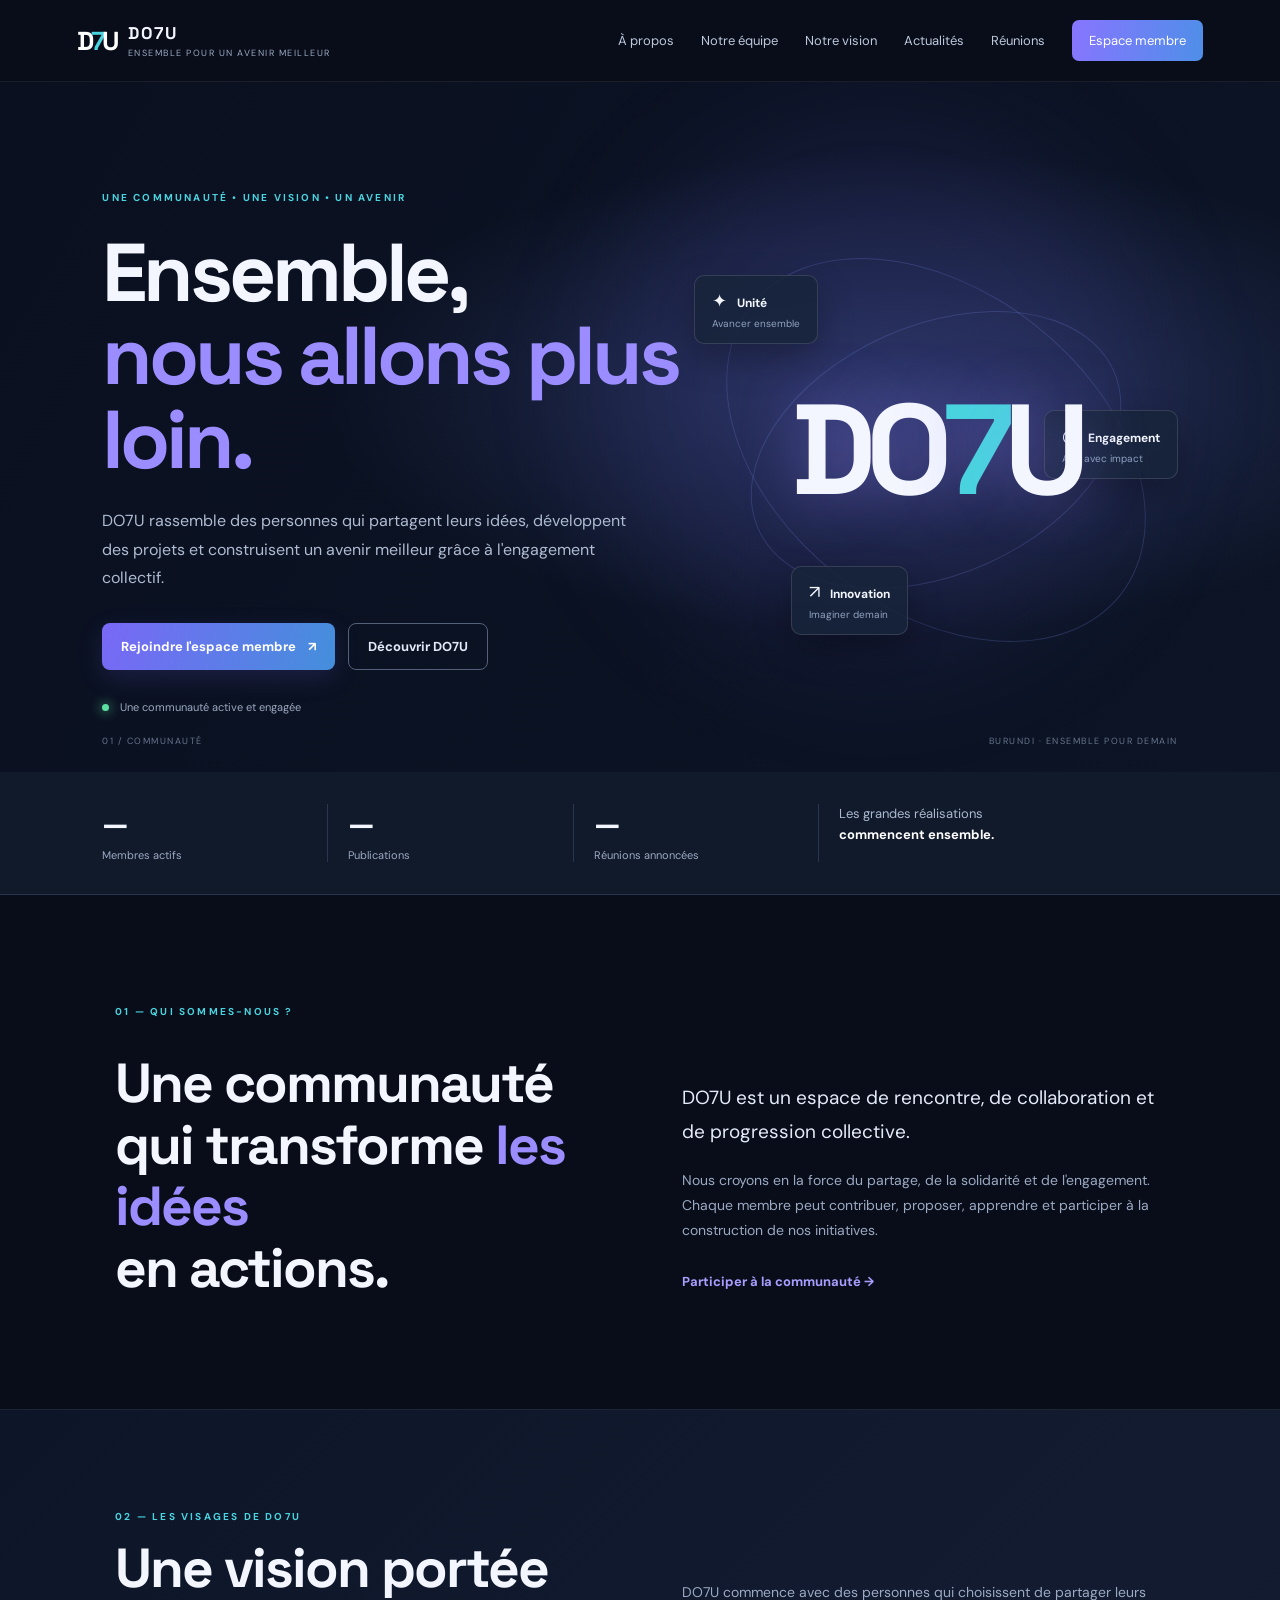
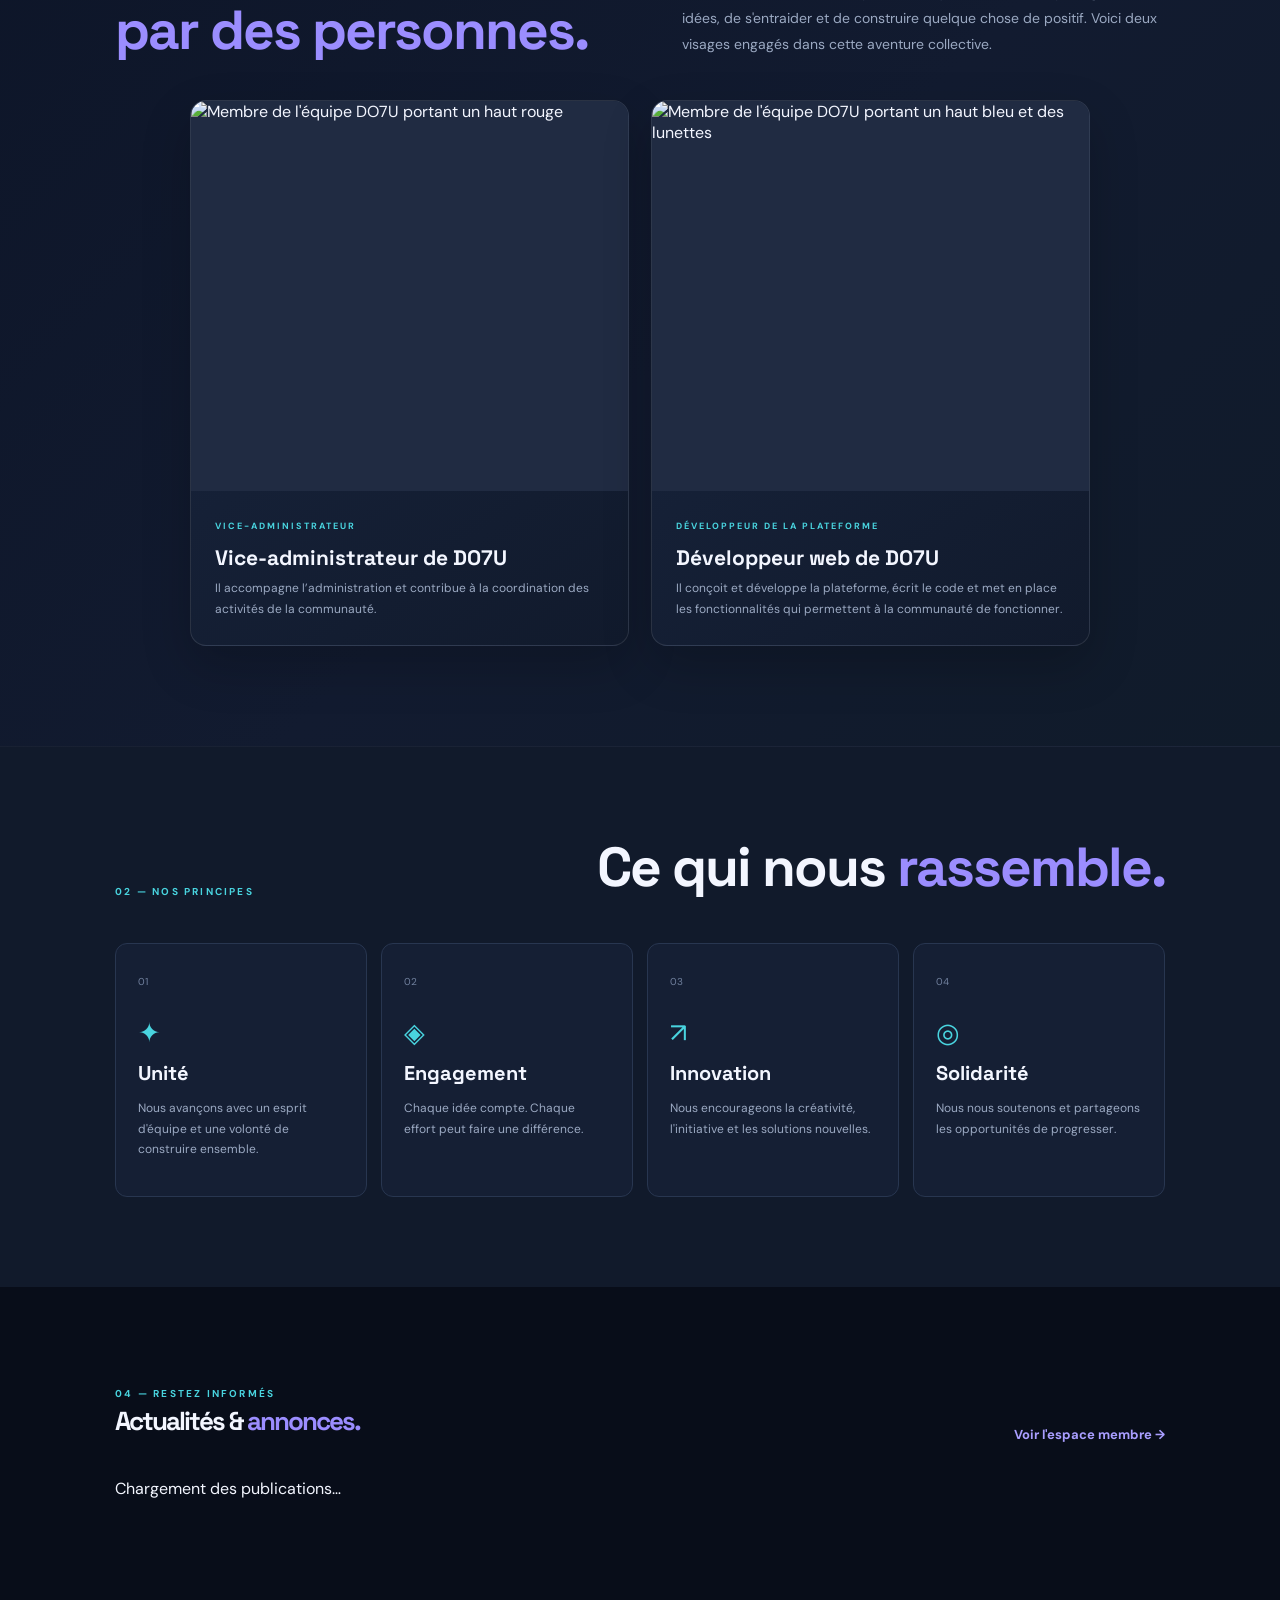
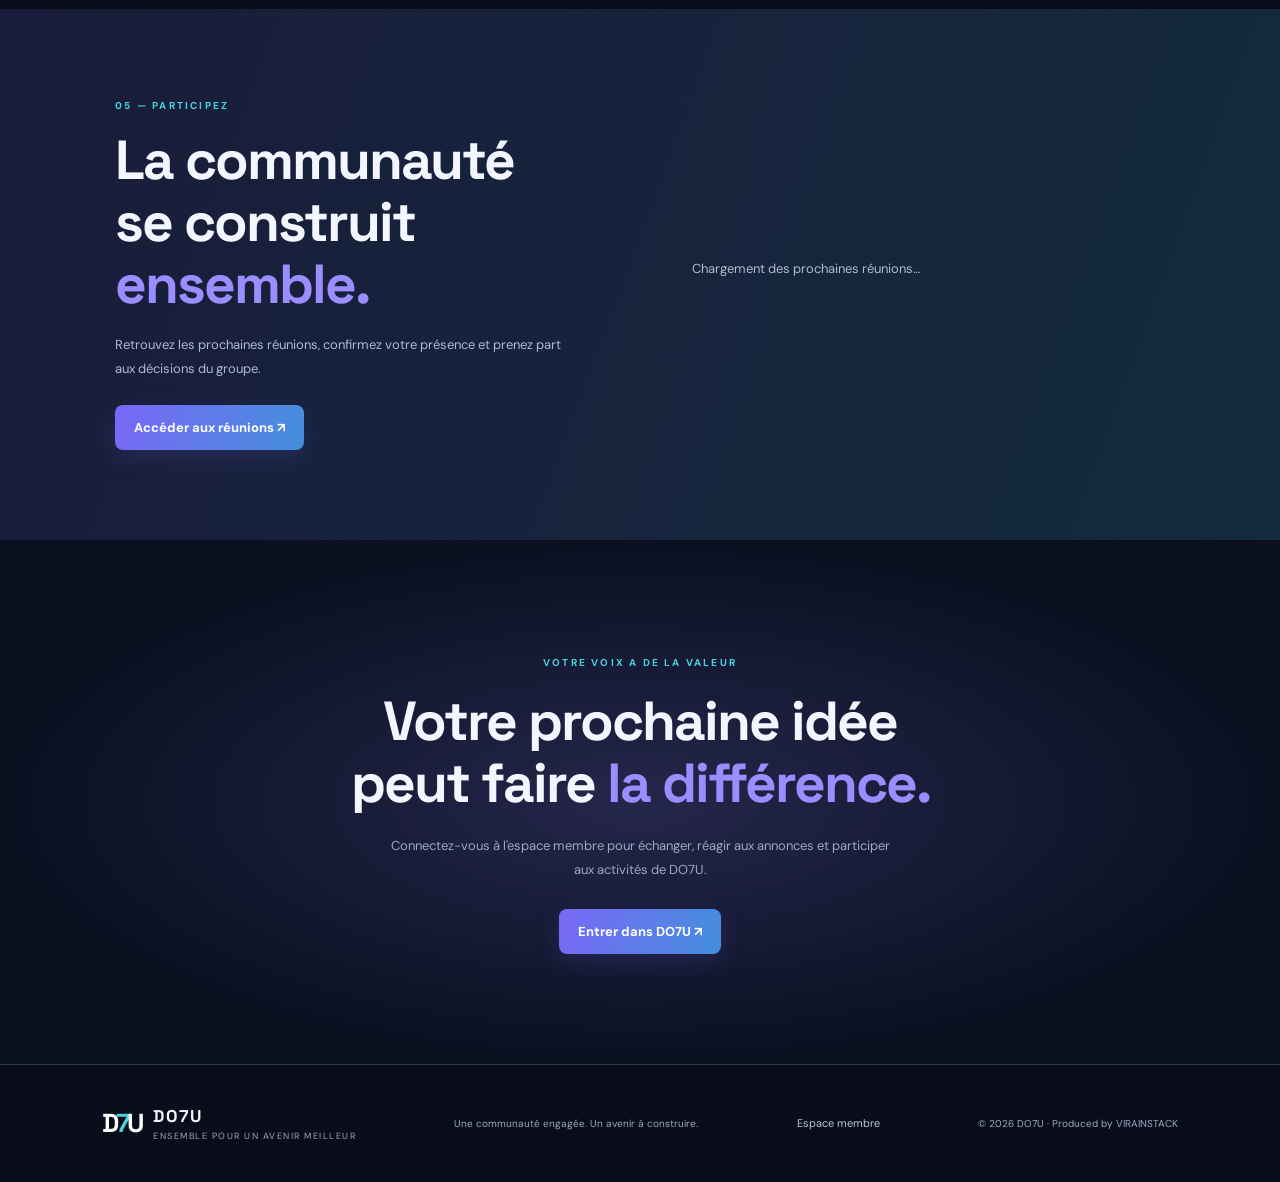
==== index.html @ 486d25d7 "Add files via upload C'est le site pour le developpement de jeunes" ====
<!doctype html>
<html lang="fr"><head><meta charset="utf-8"><meta name="viewport" content="width=device-width,initial-scale=1">
<meta name="description" content="DO7U — une communauté engagée, unie par les idées et l'action.">
<title>DO7U — Ensemble pour un avenir meilleur</title><link rel="stylesheet" href="styles.css"></head>
<body>
<header class="site-header"><a class="brand" href="index.html"><span class="brand-mark">D<span>7</span>U</span><span><b>DO7U</b><small>ENSEMBLE POUR UN AVENIR MEILLEUR</small></span></a>
<button class="menu-toggle" id="menuToggle" aria-label="Ouvrir le menu">☰</button>
<nav id="mainNav"><a href="#about">À propos</a><a href="#team">Notre équipe</a><a href="#mission">Notre vision</a><a href="#news">Actualités</a><a href="#meetings">Réunions</a><a href="member.html" class="nav-cta">Espace membre</a></nav></header>
<main>
<section class="hero"><div class="hero-glow"></div><div class="hero-content"><span class="eyebrow">UNE COMMUNAUTÉ • UNE VISION • UN AVENIR</span><h1>Ensemble,<br><em>nous allons plus loin.</em></h1><p>DO7U rassemble des personnes qui partagent leurs idées, développent des projets et construisent un avenir meilleur grâce à l'engagement collectif.</p><div class="hero-actions"><a class="btn btn-primary" href="member.html">Rejoindre l'espace membre <span>↗</span></a><a class="btn btn-outline" href="#about">Découvrir DO7U</a></div><div class="hero-note"><span class="live-dot"></span> Une communauté active et engagée</div></div><div class="hero-art"><div class="orbit orbit-one"></div><div class="orbit orbit-two"></div><div class="hero-logo">DO<span>7</span>U</div><div class="floating-card card-a">✦ <b>Unité</b><small>Avancer ensemble</small></div><div class="floating-card card-b">◎ <b>Engagement</b><small>Agir avec impact</small></div><div class="floating-card card-c">↗ <b>Innovation</b><small>Imaginer demain</small></div></div><div class="hero-bottom"><span>01 / COMMUNAUTÉ</span><span>BURUNDI · ENSEMBLE POUR DEMAIN</span></div></section>
<section class="stats-strip"><div><strong id="statMembers">—</strong><span>Membres actifs</span></div><div><strong id="statNews">—</strong><span>Publications</span></div><div><strong id="statMeetings">—</strong><span>Réunions annoncées</span></div><div class="stats-message">Les grandes réalisations<br><b>commencent ensemble.</b></div></section>
<section class="section about-section" id="about"><div class="section-kicker">01 — QUI SOMMES-NOUS ?</div><div class="two-col"><h2>Une communauté<br>qui transforme <em>les idées</em><br>en actions.</h2><div><p class="lead">DO7U est un espace de rencontre, de collaboration et de progression collective.</p><p>Nous croyons en la force du partage, de la solidarité et de l'engagement. Chaque membre peut contribuer, proposer, apprendre et participer à la construction de nos initiatives.</p><a class="text-link" href="member.html">Participer à la communauté <span>→</span></a></div></div></section>
<section class="team-section" id="team">
  <div class="team-heading">
    <div><div class="section-kicker">02 — LES VISAGES DE DO7U</div><h2>Une vision portée<br><em>par des personnes.</em></h2></div>
    <p>DO7U commence avec des personnes qui choisissent de partager leurs idées, de s'entraider et de construire quelque chose de positif. Voici deux visages engagés dans cette aventure collective.</p>
  </div>
  <div class="team-grid">
    <article class="team-card"><div class="team-photo"><img src="images/team-member-1.jpg" alt="Membre de l'équipe DO7U portant un haut rouge"></div><div class="team-info"><span>VICE-ADMINISTRATEUR</span><h3>Vice-administrateur de DO7U</h3><p>Il accompagne l’administration et contribue à la coordination des activités de la communauté.</p></div></article>
    <article class="team-card"><div class="team-photo"><img src="images/team-member-2.jpg" alt="Membre de l'équipe DO7U portant un haut bleu et des lunettes"></div><div class="team-info"><span>DÉVELOPPEUR DE LA PLATEFORME</span><h3>Développeur web de DO7U</h3><p>Il conçoit et développe la plateforme, écrit le code et met en place les fonctionnalités qui permettent à la communauté de fonctionner.</p></div></article>
  </div>
</section>
<section class="mission-section" id="mission"><div class="mission-heading"><div class="section-kicker">02 — NOS PRINCIPES</div><h2>Ce qui nous <em>rassemble.</em></h2></div><div class="principle-grid"><article class="principle"><span>01</span><div class="principle-icon">✦</div><h3>Unité</h3><p>Nous avançons avec un esprit d'équipe et une volonté de construire ensemble.</p></article><article class="principle"><span>02</span><div class="principle-icon">◈</div><h3>Engagement</h3><p>Chaque idée compte. Chaque effort peut faire une différence.</p></article><article class="principle"><span>03</span><div class="principle-icon">↗</div><h3>Innovation</h3><p>Nous encourageons la créativité, l'initiative et les solutions nouvelles.</p></article><article class="principle"><span>04</span><div class="principle-icon">◎</div><h3>Solidarité</h3><p>Nous nous soutenons et partageons les opportunités de progresser.</p></article></div></section>
<section class="section news-section" id="news"><div class="section-heading"><div><div class="section-kicker">04 — RESTEZ INFORMÉS</div><h2>Actualités & <em>annonces.</em></h2></div><a class="text-link" href="member.html">Voir l'espace membre →</a></div><div id="publicAnnouncements" class="news-grid"><div class="loading-card">Chargement des publications…</div></div></section>
<section class="meeting-band" id="meetings"><div><div class="section-kicker">05 — PARTICIPEZ</div><h2>La communauté<br>se construit <em>ensemble.</em></h2><p>Retrouvez les prochaines réunions, confirmez votre présence et prenez part aux décisions du groupe.</p><a class="btn btn-primary" href="member.html">Accéder aux réunions ↗</a></div><div class="meeting-preview" id="publicMeetings"><p>Chargement des prochaines réunions…</p></div></section>
<section class="join-section"><span class="eyebrow">VOTRE VOIX A DE LA VALEUR</span><h2>Votre prochaine idée<br>peut faire <em>la différence.</em></h2><p>Connectez-vous à l'espace membre pour échanger, réagir aux annonces et participer aux activités de DO7U.</p><a class="btn btn-primary" href="member.html">Entrer dans DO7U ↗</a></section>
</main>
<footer class="site-footer"><a class="brand" href="/"><span class="brand-mark">D<span>7</span>U</span><span><b>DO7U</b><small>ENSEMBLE POUR UN AVENIR MEILLEUR</small></span></a><p>Une communauté engagée. Un avenir à construire.</p><div><a href="member.html">Espace membre</a></div><small>© <span id="year"></span> DO7U · Produced by VIRAINSTACK</small></footer>
<script src="app.js"></script></body></html>
---- styles.css ----
@import url('https://fonts.googleapis.com/css2?family=DM+Sans:wght@400;500;600;700&family=Space+Grotesk:wght@400;500;600;700&display=swap');
:root{--bg:#080d19;--panel:#111a2d;--panel2:#17233a;--line:#283650;--text:#f3f6ff;--muted:#9ba9c2;--violet:#8875ff;--cyan:#49d4df;--green:#69dba2;--font:'DM Sans',sans-serif;--display:'Space Grotesk',sans-serif}
*{box-sizing:border-box}html{scroll-behavior:smooth}body{margin:0;background:var(--bg);color:var(--text);font-family:var(--font)}a{color:inherit}button,input,textarea,select{font:inherit}.hidden{display:none!important}.site-header,.dash-header{height:82px;padding:0 6%;display:flex;align-items:center;justify-content:space-between;border-bottom:1px solid #ffffff12;background:#080d19eF;position:relative;z-index:10}.brand{display:flex;align-items:center;gap:12px;text-decoration:none}.brand b{font:700 17px var(--display);letter-spacing:2px}.brand small{display:block;color:var(--muted);font-size:9px;letter-spacing:1.5px;margin-top:3px}.brand-mark{font:700 26px var(--display);color:#fff;letter-spacing:-3px}.brand-mark span{color:var(--cyan)}nav{display:flex;align-items:center;gap:27px}nav a{text-decoration:none;color:#bdc8dc;font-size:13px}nav a:hover{color:white}.nav-cta{padding:12px 17px;border-radius:7px;background:linear-gradient(100deg,var(--violet),#4e8fe8);color:white}.nav-admin{font-size:11px;color:#8b9bb5}.menu-toggle{display:none;background:none;border:0;color:white;font-size:25px}
.hero{min-height:690px;padding:100px 8% 55px;position:relative;overflow:hidden;display:grid;grid-template-columns:1.1fr .9fr;align-items:center;background:radial-gradient(ellipse at 70% 45%,#26315b 0,transparent 45%),linear-gradient(120deg,#0a1020,#0c1425)}.hero-glow{position:absolute;width:550px;height:550px;border-radius:50%;background:#7867ff18;filter:blur(60px);right:10%;top:5%}.hero-content{position:relative;z-index:1;max-width:650px}.eyebrow,.section-kicker{font-size:10px;letter-spacing:2.2px;font-weight:700;color:var(--cyan)}h1,h2,h3{font-family:var(--display)}.hero h1{font-size:clamp(48px,6.5vw,82px);line-height:1.02;letter-spacing:-4px;margin:25px 0}.hero h1 em,.section h2 em,.mission-section h2 em,.meeting-band h2 em,.join-section h2 em{font-style:normal;color:#9b8dff}.hero-content>p{max-width:530px;color:#aebbd1;font-size:16px;line-height:1.8}.hero-actions{display:flex;gap:13px;flex-wrap:wrap;margin-top:30px}.btn{display:inline-flex;align-items:center;justify-content:center;gap:12px;padding:14px 19px;border-radius:8px;text-decoration:none;font-size:13px;font-weight:700;cursor:pointer;border:0}.btn-primary{color:white;background:linear-gradient(105deg,#7968f6,#448fdc);box-shadow:0 8px 25px #6659d533}.btn-outline{border:1px solid #53617b;color:#e2e9f7;background:transparent}.hero-note{margin-top:30px;color:#9ba9c2;font-size:11px}.live-dot{display:inline-block;width:7px;height:7px;border-radius:50%;background:#5ce0a1;margin-right:8px;box-shadow:0 0 12px #5ce0a1}
.hero-art{height:440px;position:relative;display:grid;place-items:center}.hero-logo{font:700 clamp(70px,10vw,130px) var(--display);letter-spacing:-10px;text-shadow:0 0 60px #9385ff77;z-index:2}.hero-logo span{color:var(--cyan)}.orbit{position:absolute;border:1px solid #8795ff33;border-radius:50%;transform:rotate(-24deg)}.orbit-one{width:390px;height:250px}.orbit-two{width:470px;height:320px;transform:rotate(38deg)}.floating-card{position:absolute;padding:13px 17px;background:#18243bdc;border:1px solid #ffffff20;border-radius:10px;box-shadow:0 14px 35px #0004;font-size:18px}.floating-card b{font-size:12px;margin-left:5px}.floating-card small{display:block;color:#91a2bf;font-size:10px;margin-top:4px}.card-a{top:45px;left:0}.card-b{right:0;top:180px}.card-c{bottom:35px;left:20%}.hero-bottom{position:absolute;bottom:25px;left:8%;right:8%;display:flex;justify-content:space-between;color:#66758e;font-size:9px;letter-spacing:1.5px}
.stats-strip{padding:32px 8%;display:grid;grid-template-columns:repeat(3,1fr) 1.5fr;gap:20px;background:#111a2b;border-bottom:1px solid var(--line)}.stats-strip>div:not(.stats-message){display:flex;flex-direction:column;gap:5px;border-right:1px solid var(--line)}.stats-strip strong{font:700 30px var(--display)}.stats-strip span{font-size:11px;color:var(--muted)}.stats-message{color:#aab8d0;font-size:13px;line-height:1.6}.stats-message b{color:white}
.section{padding:110px 9%}.two-col{display:grid;grid-template-columns:1fr 1fr;gap:8%;align-items:center;margin-top:35px}.section h2,.mission-section h2,.meeting-band h2,.join-section h2{font-size:clamp(35px,4.5vw,55px);line-height:1.12;letter-spacing:-2px;margin:0}.two-col p{color:var(--muted);line-height:1.8;font-size:14px}.two-col .lead{font-size:19px;color:#e5eafa}.text-link{display:inline-block;margin-top:15px;text-decoration:none;color:#a99eff;font-size:13px;font-weight:700}
.mission-section{padding:90px 9%;background:#111a2b}.mission-heading{display:flex;justify-content:space-between;align-items:end;margin-bottom:45px}.principle-grid{display:grid;grid-template-columns:repeat(4,1fr);gap:14px}.principle{padding:25px 22px;border:1px solid var(--line);border-radius:12px;background:#151f34;min-height:240px}.principle>span{font-size:10px;color:#71819e}.principle-icon{font-size:27px;color:var(--cyan);margin:25px 0 10px}.principle h3{font-size:20px;margin:8px 0}.principle p{font-size:12px;line-height:1.7;color:var(--muted)}
.news-section{padding-top:100px}.section-heading{display:flex;justify-content:space-between;align-items:end;margin-bottom:35px}.section-heading h2{margin-top:12px}.news-grid{display:grid;grid-template-columns:repeat(3,1fr);gap:16px}.news-card,.empty-card{padding:25px;border:1px solid var(--line);border-radius:12px;background:#111a2b;min-height:200px}.tag{font-size:9px;letter-spacing:1px;text-transform:uppercase;color:#a99eff;background:#2b2852;padding:6px 9px;border-radius:20px}.news-card h3{font-size:20px;margin:20px 0 8px}.news-card p,.news-card small{color:var(--muted);font-size:12px;line-height:1.7}.meeting-band{padding:90px 9%;background:linear-gradient(110deg,#191c3a,#132b3e);display:grid;grid-template-columns:1fr 1fr;gap:10%;align-items:center}.meeting-band h2{margin:18px 0}.meeting-band p{color:#aebbd1;line-height:1.8;font-size:13px;max-width:450px;margin-bottom:25px}.meeting-preview{display:grid;gap:12px}.meeting-item{display:flex;gap:18px;align-items:center;padding:17px;border:1px solid #ffffff1e;border-radius:10px;background:#ffffff08}.meeting-item>span{font:700 18px var(--display);color:var(--cyan)}.meeting-item b,.meeting-item small{display:block}.meeting-item small{color:#a4b1c9;font-size:11px;margin-top:5px}
.join-section{text-align:center;padding:110px 20px;background:radial-gradient(ellipse at center,#25264c,#0a1020 70%)}.join-section h2{margin:20px 0}.join-section p{color:var(--muted);max-width:520px;margin:0 auto 28px;line-height:1.8;font-size:13px}.site-footer{padding:40px 8%;border-top:1px solid var(--line);display:flex;align-items:center;justify-content:space-between;gap:20px;flex-wrap:wrap}.site-footer p,.site-footer>small{font-size:10px;color:var(--muted)}.site-footer>div{display:flex;gap:20px}.site-footer>div a{font-size:11px;text-decoration:none;color:#b9c5d9}
.dashboard-body,.member-body{min-height:100vh;background:radial-gradient(ellipse at 15% 0%,#1b2750 0,transparent 35%),var(--bg)}.dash-header{height:72px}.dash-header>a:last-child{font-size:12px;text-decoration:none;color:#aab8d0}.dash-wrap,.member-wrap{width:min(1120px,92%);margin:55px auto 90px}.login-panel{width:min(480px,100%);margin:8vh auto;padding:35px;border:1px solid var(--line);border-radius:16px;background:var(--panel)}.login-panel h1,.dash-title h1{font-size:38px;margin:12px 0}.login-panel p,.dash-title p{color:var(--muted);font-size:13px;line-height:1.7}.login-panel form{margin-top:25px}.login-panel label,.form-grid label,.surface-card label{display:grid;gap:8px;margin:15px 0;color:#c9d4e8;font-size:12px}.login-panel input,.form-grid input,.form-grid select,.form-grid textarea,.surface-card textarea,.surface-card input,.attendance-form select,.comments input{width:100%;padding:12px;border:1px solid #34435e;border-radius:8px;background:#0b1426;color:white;outline:none}.login-panel button{width:100%;margin-top:10px}.form-error{color:#ff9c9c!important}.helper{font-size:11px;color:#8f9db5;line-height:1.7}.dash-title{display:flex;justify-content:space-between;align-items:center;gap:20px;margin-bottom:28px}.metric-grid{display:grid;grid-template-columns:repeat(4,1fr);gap:13px;margin:25px 0}.metric-grid article{padding:20px;border:1px solid var(--line);border-radius:11px;background:var(--panel)}.metric-grid span{display:block;color:var(--muted);font-size:11px}.metric-grid b{display:block;font:700 30px var(--display);margin-top:10px}.admin-tabs,.member-tabs{display:flex;flex-wrap:wrap;gap:8px;padding:10px 0;margin:25px 0;border-bottom:1px solid var(--line)}.admin-tabs button,.member-tabs a{border:1px solid transparent;border-radius:7px;padding:11px 15px;background:transparent;color:#aab8ce;text-decoration:none;font-size:12px;cursor:pointer}.admin-tabs button.active,.member-tabs a:hover{background:#252b50;color:white;border-color:#45416f}.admin-panel{padding:25px;border:1px solid var(--line);border-radius:14px;background:#10192b}.panel-heading{display:flex;justify-content:space-between;align-items:center;margin-bottom:20px}.panel-heading h2,.section-heading h2{font-size:26px;margin:7px 0}.form-grid{display:grid;grid-template-columns:repeat(2,minmax(0,1fr));gap:0 20px}.form-grid .wide{grid-column:1/-1}.form-grid button{justify-self:start;align-self:end;margin:15px 0}.table-wrap{overflow-x:auto;margin-top:22px}table{width:100%;border-collapse:collapse;font-size:12px;min-width:550px}th,td{text-align:left;padding:14px 12px;border-bottom:1px solid var(--line)}th{color:#8191ad;font-weight:600}td{color:#d8e1f1}td button,.admin-content-card button,.attendance-form button,.inline-form button{border:1px solid #465779;background:#202e4a;color:#eaf0fc;border-radius:6px;padding:7px 10px;cursor:pointer;font-size:11px}.paid{color:#6fe0a2;font-weight:700}.unpaid{color:#ffb37b;font-weight:700}.panel-subheading{display:flex;align-items:center;justify-content:space-between;margin-top:30px}.panel-subheading h3{font-size:18px}.panel-subheading label{font-size:11px;color:var(--muted)}.panel-subheading input{background:#0b1426;border:1px solid var(--line);padding:8px;color:white;border-radius:6px}.card-list{display:grid;gap:12px;margin-top:22px}.admin-content-card,.surface-card{padding:20px;border:1px solid var(--line);border-radius:11px;background:#141f34}.admin-content-card{display:flex;justify-content:space-between;gap:20px;align-items:flex-start}.admin-content-card h3,.surface-card h3{font-size:18px;margin:12px 0 8px}.admin-content-card p,.surface-card p{font-size:12px;color:#afbdd2;line-height:1.7;white-space:pre-wrap}.admin-content-card small,.surface-card small{color:#7f90ad;font-size:10px}.admin-content-card textarea{display:block;width:100%;margin:8px 0;background:#0b1426;border:1px solid var(--line);color:white;border-radius:7px;padding:9px}.member-wrap{margin-top:45px}.member-section{scroll-margin-top:25px;margin:45px 0}.member-section .section-heading{margin-bottom:18px}.surface-card{margin-bottom:12px}.post-actions{padding-top:13px;border-top:1px solid var(--line);margin-top:14px}.post-actions button{background:#293655;color:white;border:0;padding:9px 13px;border-radius:7px;cursor:pointer}.post-actions button.is-liked{background:#753c69}.comments p{font-size:11px}.inline-form{display:flex;gap:8px}.inline-form input{flex:1;min-width:0}.attendance-form{display:flex;align-items:end;gap:12px;border-top:1px solid var(--line);margin-top:15px;padding-top:10px}.attendance-form label{flex:1}.payment-item{display:flex;justify-content:space-between;align-items:center}.payment-item p{margin:6px 0}.empty-state{padding:20px;border:1px dashed var(--line);border-radius:10px;color:var(--muted);font-size:12px}.toast{position:fixed;right:22px;bottom:22px;background:#243654;border:1px solid #4c6284;color:white;padding:13px 18px;border-radius:9px;opacity:0;pointer-events:none;transition:.2s;z-index:30}.toast.show{opacity:1}
@media(max-width:850px){.site-header{height:70px}.menu-toggle{display:block}#mainNav{display:none;position:absolute;top:70px;left:0;right:0;padding:20px 6%;background:#0b1222;border-bottom:1px solid var(--line);flex-direction:column;align-items:flex-start;gap:18px}#mainNav.open{display:flex}.hero{grid-template-columns:1fr;padding-top:75px}.hero-art{height:330px}.hero-bottom{font-size:8px}.stats-strip{grid-template-columns:repeat(3,1fr)}.stats-message{grid-column:1/-1}.two-col,.meeting-band{grid-template-columns:1fr}.principle-grid{grid-template-columns:repeat(2,1fr)}.news-grid{grid-template-columns:repeat(2,1fr)}.metric-grid{grid-template-columns:repeat(2,1fr)}}
@media(max-width:560px){.hero{padding:65px 7% 70px}.hero h1{letter-spacing:-2px}.hero-art{height:270px}.orbit-one{width:270px;height:190px}.orbit-two{width:320px;height:230px}.floating-card{padding:9px 11px}.card-a{left:-5px}.card-b{right:-5px}.stats-strip{padding:25px 7%;gap:14px}.stats-strip strong{font-size:24px}.section,.mission-section{padding:70px 7%}.two-col{gap:20px}.mission-heading,.section-heading{display:block}.mission-heading h2{margin-top:15px}.principle-grid,.news-grid{grid-template-columns:1fr}.meeting-band{padding:70px 7%}.site-footer{display:grid}.dash-wrap,.member-wrap{margin-top:28px}.login-panel{padding:25px}.dash-title{align-items:flex-start;flex-direction:column}.metric-grid{gap:8px}.metric-grid article{padding:14px}.metric-grid b{font-size:25px}.admin-panel{padding:16px}.form-grid{grid-template-columns:1fr}.form-grid .wide{grid-column:auto}.admin-content-card{flex-direction:column}.inline-form,.attendance-form{flex-direction:column;align-items:stretch}.payment-item{align-items:flex-start}.member-tabs{gap:2px}.member-tabs a{padding:9px 10px}}

/* DO7U team section — added without changing existing sections */
.team-section{padding:100px 9%;background:linear-gradient(135deg,#0d1528,#121b30 55%,#101b2a);border-top:1px solid #ffffff0c;border-bottom:1px solid #ffffff0c}
.team-heading{display:grid;grid-template-columns:1fr 1fr;gap:8%;align-items:end;margin-bottom:38px}
.team-heading h2{font:700 clamp(35px,4.5vw,55px)/1.12 var(--display);letter-spacing:-2px;margin:15px 0 0}
.team-heading h2 em{font-style:normal;color:#9b8dff}
.team-heading>p{color:var(--muted);font-size:14px;line-height:1.85;margin:0 0 4px}
.team-grid{display:grid;grid-template-columns:repeat(2,minmax(0,1fr));gap:22px;max-width:900px;margin:0 auto}
.team-card{overflow:hidden;border:1px solid #ffffff1b;border-radius:16px;background:linear-gradient(145deg,#192640,#111a2c);box-shadow:0 20px 50px #0003;transition:transform .25s,border-color .25s}
.team-card:hover{transform:translateY(-6px);border-color:#8875ff88}
.team-photo{height:390px;overflow:hidden;background:#202b42}
.team-photo img{display:block;width:100%;height:100%;object-fit:cover;object-position:center 35%;transition:transform .5s}
.team-card:hover .team-photo img{transform:scale(1.035)}
.team-info{padding:22px 24px 25px}
.team-info>span{font-size:9px;letter-spacing:2px;font-weight:700;color:var(--cyan)}
.team-info h3{font-size:21px;margin:10px 0 7px}
.team-info p{font-size:12px;line-height:1.75;color:var(--muted);margin:0}
@media(max-width:850px){.team-heading{grid-template-columns:1fr;gap:18px}.team-photo{height:340px}}
@media(max-width:560px){.team-section{padding:70px 7%}.team-grid{grid-template-columns:1fr;gap:16px}.team-photo{height:380px}.team-info{padding:20px}}
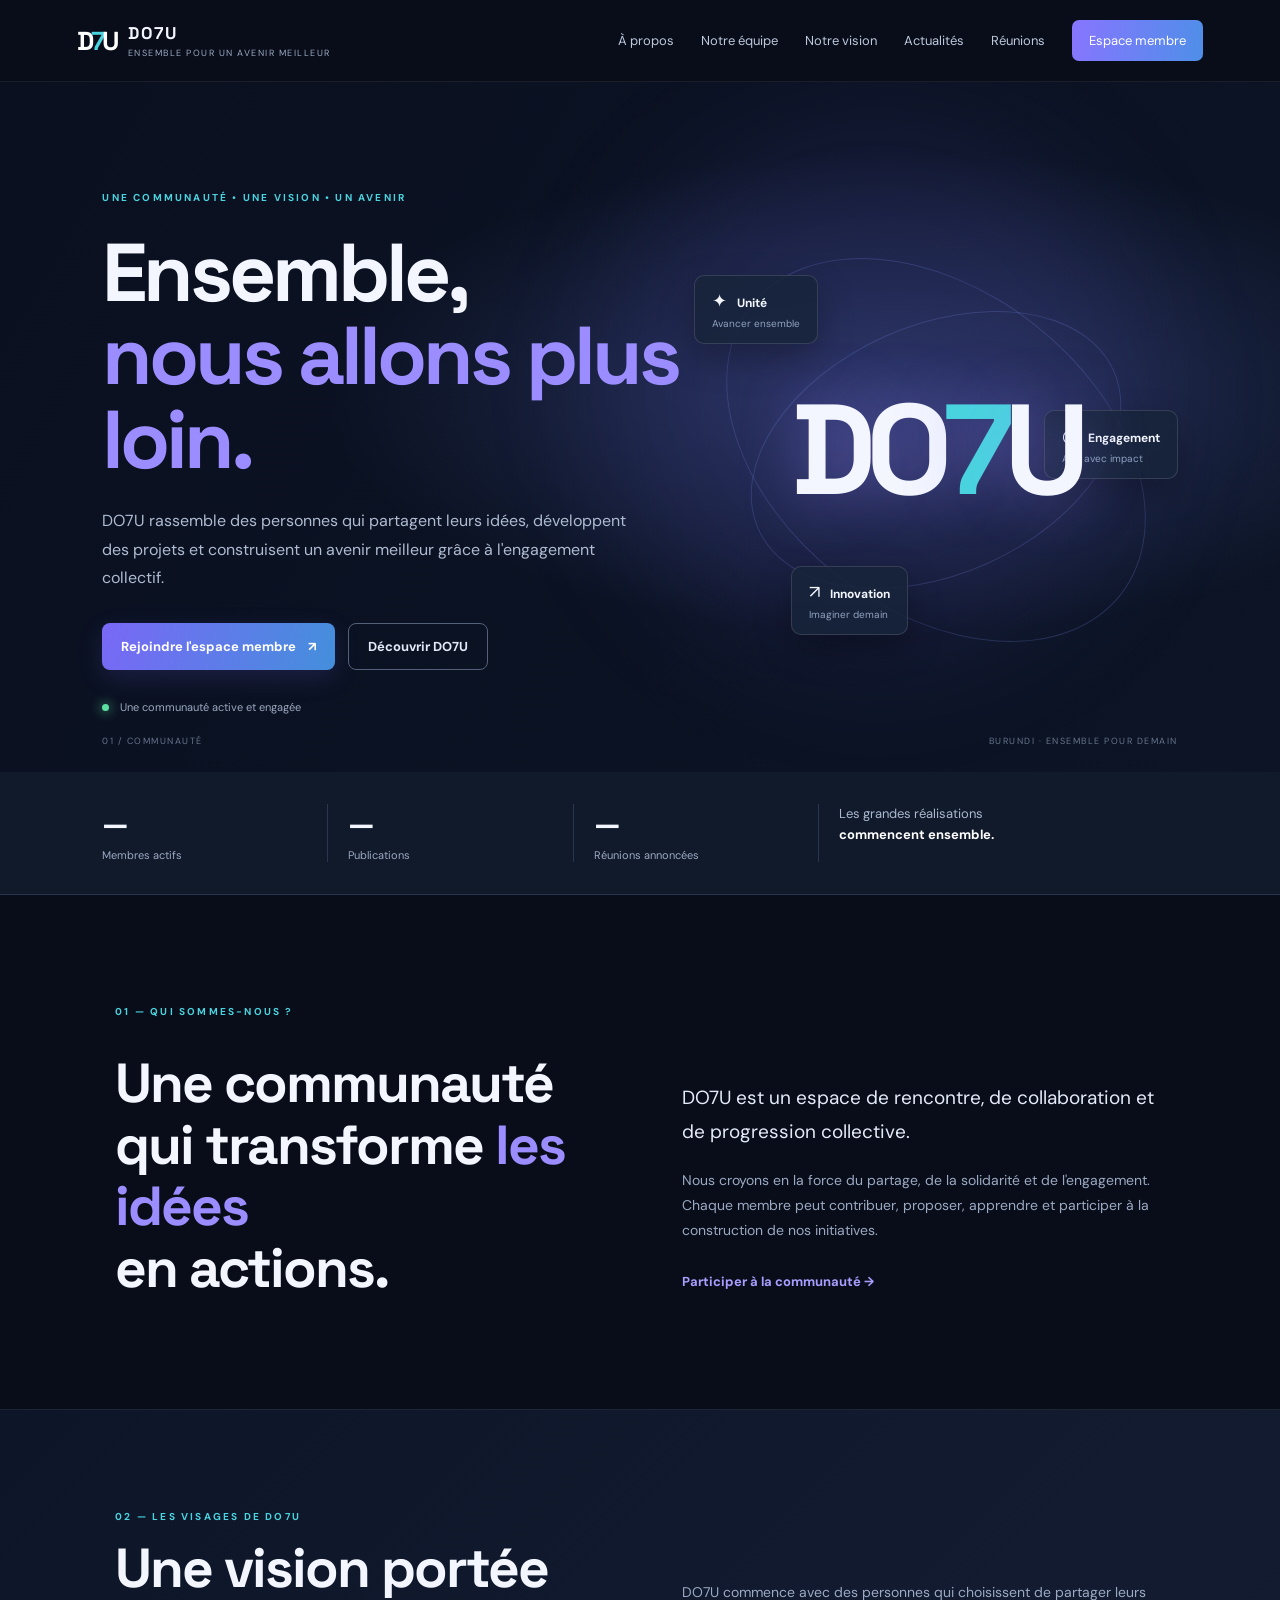
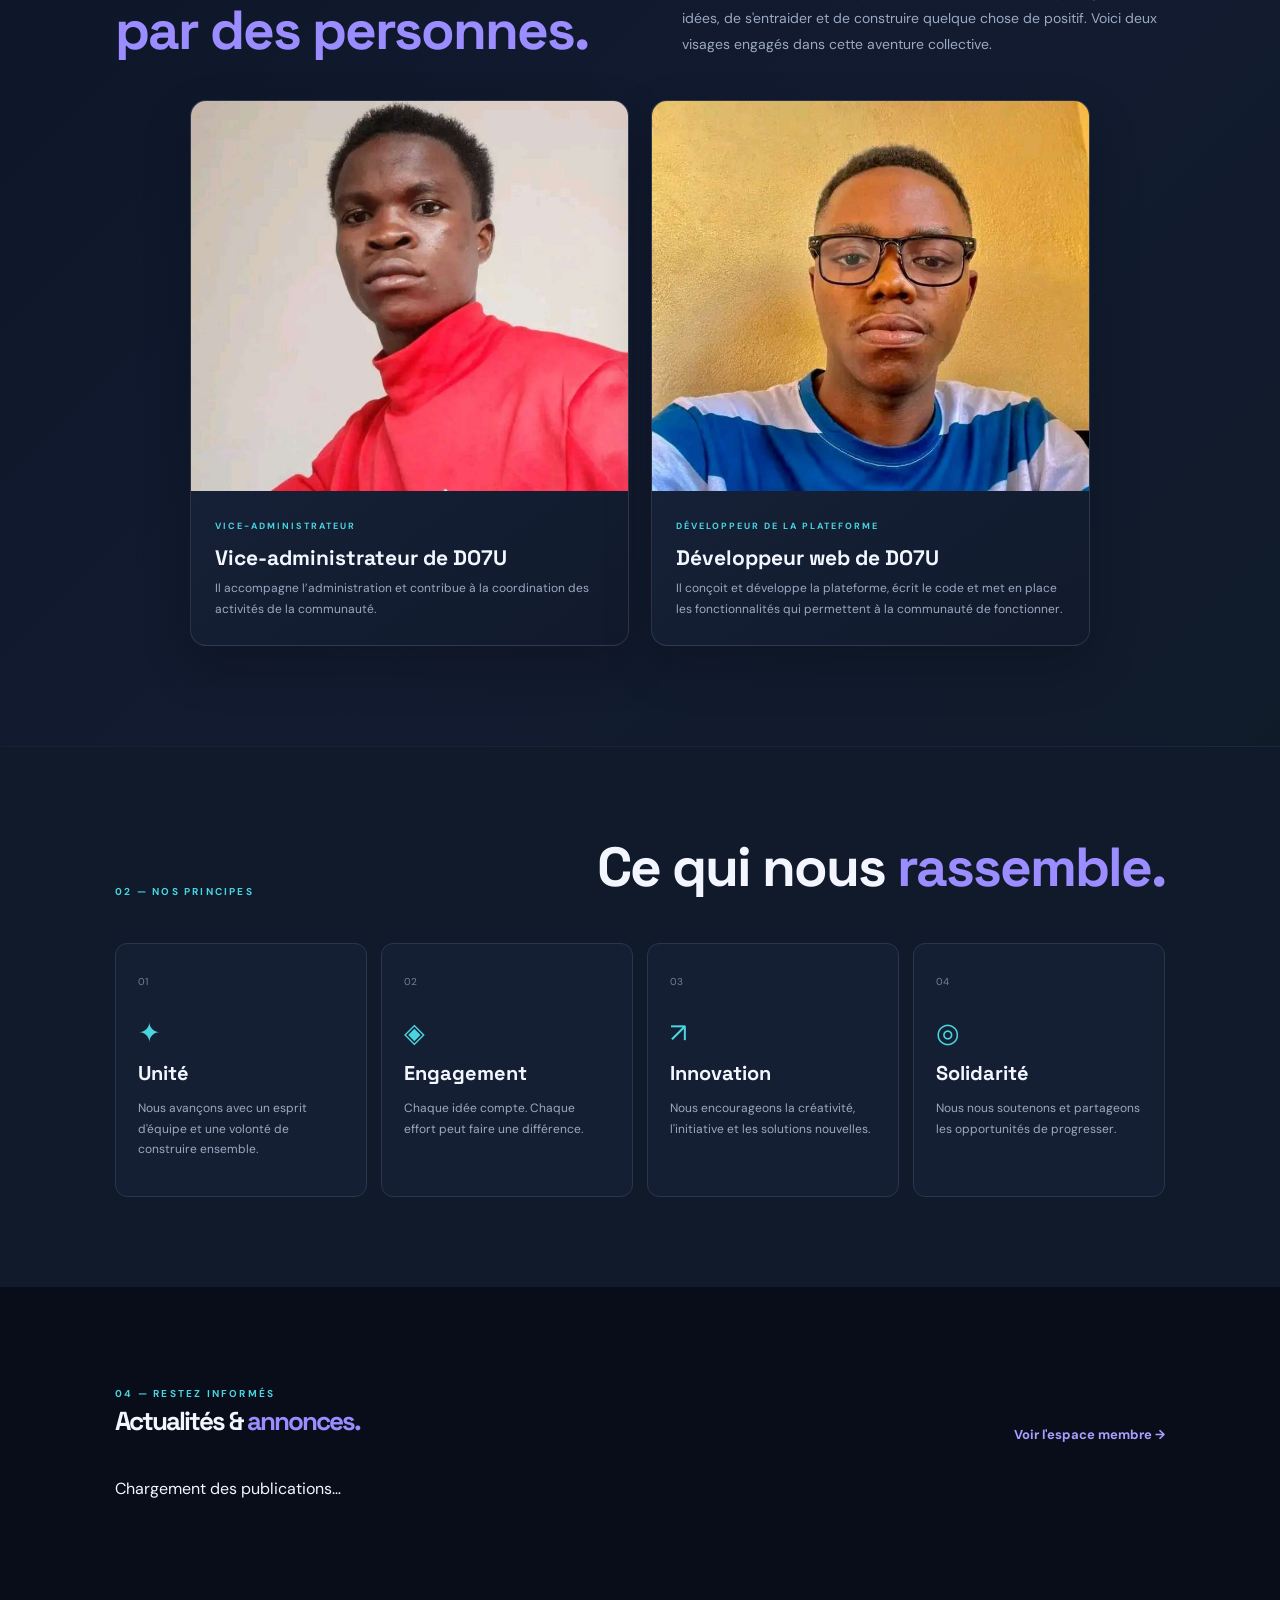
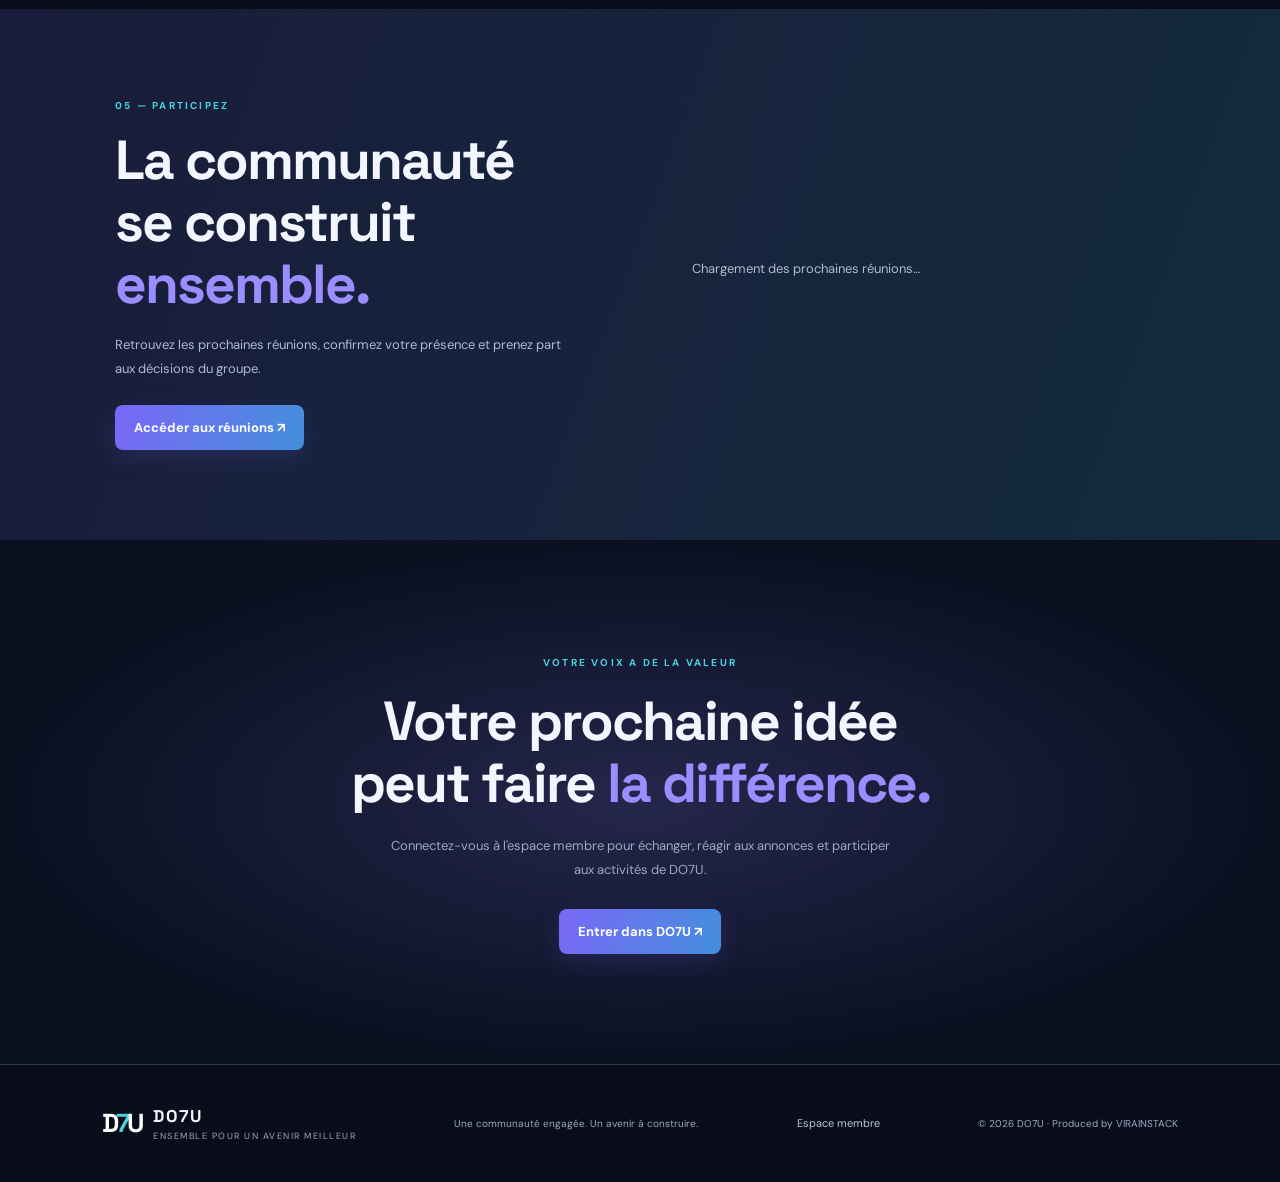
==== commit dc14dcce: "Fix team member image paths in index.html" ====
--- a/index.html
+++ b/index.html
@@ -16,8 +16,8 @@
     <p>DO7U commence avec des personnes qui choisissent de partager leurs idées, de s'entraider et de construire quelque chose de positif. Voici deux visages engagés dans cette aventure collective.</p>
   </div>
   <div class="team-grid">
-    <article class="team-card"><div class="team-photo"><img src="images/team-member-1.jpg" alt="Membre de l'équipe DO7U portant un haut rouge"></div><div class="team-info"><span>VICE-ADMINISTRATEUR</span><h3>Vice-administrateur de DO7U</h3><p>Il accompagne l’administration et contribue à la coordination des activités de la communauté.</p></div></article>
-    <article class="team-card"><div class="team-photo"><img src="images/team-member-2.jpg" alt="Membre de l'équipe DO7U portant un haut bleu et des lunettes"></div><div class="team-info"><span>DÉVELOPPEUR DE LA PLATEFORME</span><h3>Développeur web de DO7U</h3><p>Il conçoit et développe la plateforme, écrit le code et met en place les fonctionnalités qui permettent à la communauté de fonctionner.</p></div></article>
+    <article class="team-card"><div class="team-photo"><img src="team-member-1.jpg" alt="Membre de l'équipe DO7U portant un haut rouge"></div><div class="team-info"><span>VICE-ADMINISTRATEUR</span><h3>Vice-administrateur de DO7U</h3><p>Il accompagne l’administration et contribue à la coordination des activités de la communauté.</p></div></article>
+    <article class="team-card"><div class="team-photo"><img src="team-member-2.jpg" alt="Membre de l'équipe DO7U portant un haut bleu et des lunettes"></div><div class="team-info"><span>DÉVELOPPEUR DE LA PLATEFORME</span><h3>Développeur web de DO7U</h3><p>Il conçoit et développe la plateforme, écrit le code et met en place les fonctionnalités qui permettent à la communauté de fonctionner.</p></div></article>
   </div>
 </section>
 <section class="mission-section" id="mission"><div class="mission-heading"><div class="section-kicker">02 — NOS PRINCIPES</div><h2>Ce qui nous <em>rassemble.</em></h2></div><div class="principle-grid"><article class="principle"><span>01</span><div class="principle-icon">✦</div><h3>Unité</h3><p>Nous avançons avec un esprit d'équipe et une volonté de construire ensemble.</p></article><article class="principle"><span>02</span><div class="principle-icon">◈</div><h3>Engagement</h3><p>Chaque idée compte. Chaque effort peut faire une différence.</p></article><article class="principle"><span>03</span><div class="principle-icon">↗</div><h3>Innovation</h3><p>Nous encourageons la créativité, l'initiative et les solutions nouvelles.</p></article><article class="principle"><span>04</span><div class="principle-icon">◎</div><h3>Solidarité</h3><p>Nous nous soutenons et partageons les opportunités de progresser.</p></article></div></section>
@@ -26,4 +26,4 @@
 <section class="join-section"><span class="eyebrow">VOTRE VOIX A DE LA VALEUR</span><h2>Votre prochaine idée<br>peut faire <em>la différence.</em></h2><p>Connectez-vous à l'espace membre pour échanger, réagir aux annonces et participer aux activités de DO7U.</p><a class="btn btn-primary" href="member.html">Entrer dans DO7U ↗</a></section>
 </main>
 <footer class="site-footer"><a class="brand" href="/"><span class="brand-mark">D<span>7</span>U</span><span><b>DO7U</b><small>ENSEMBLE POUR UN AVENIR MEILLEUR</small></span></a><p>Une communauté engagée. Un avenir à construire.</p><div><a href="member.html">Espace membre</a></div><small>© <span id="year"></span> DO7U · Produced by VIRAINSTACK</small></footer>
-<script src="app.js"></script></body></html>+<script src="app.js"></script></body></html>
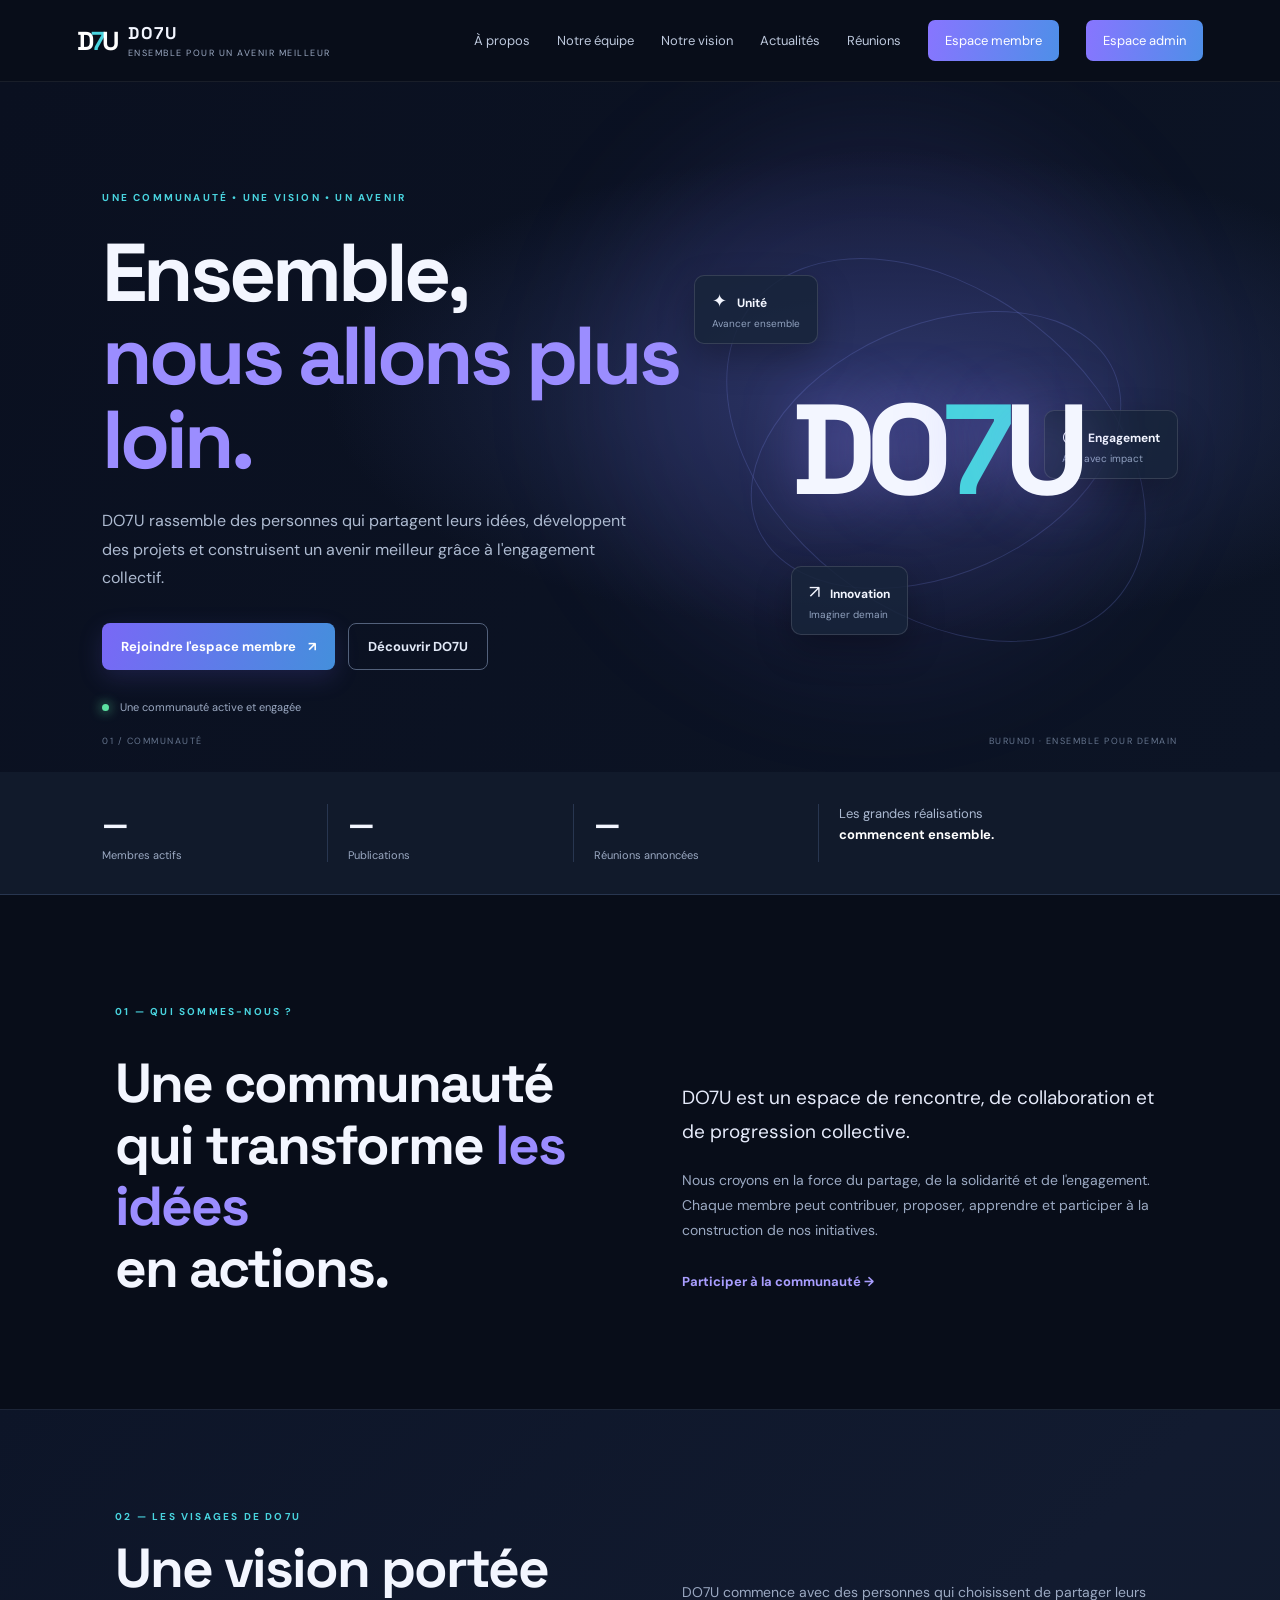
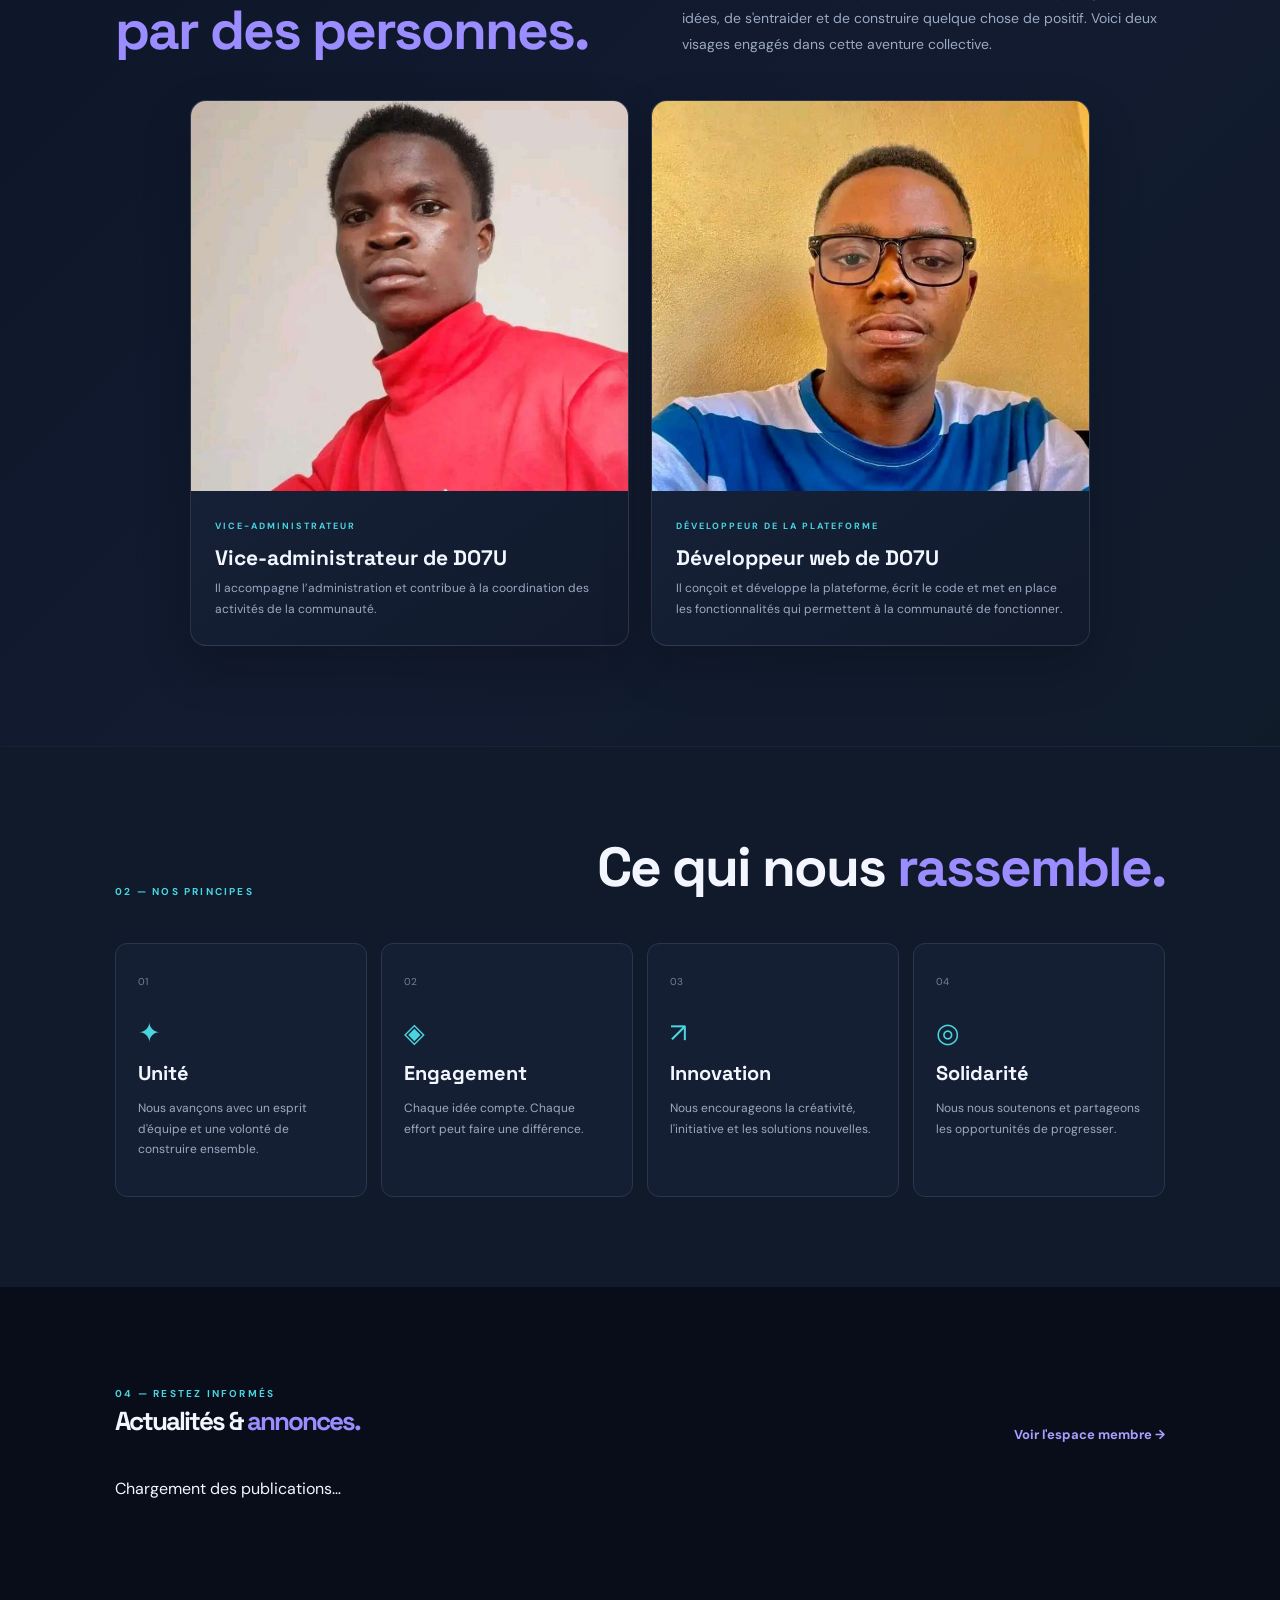
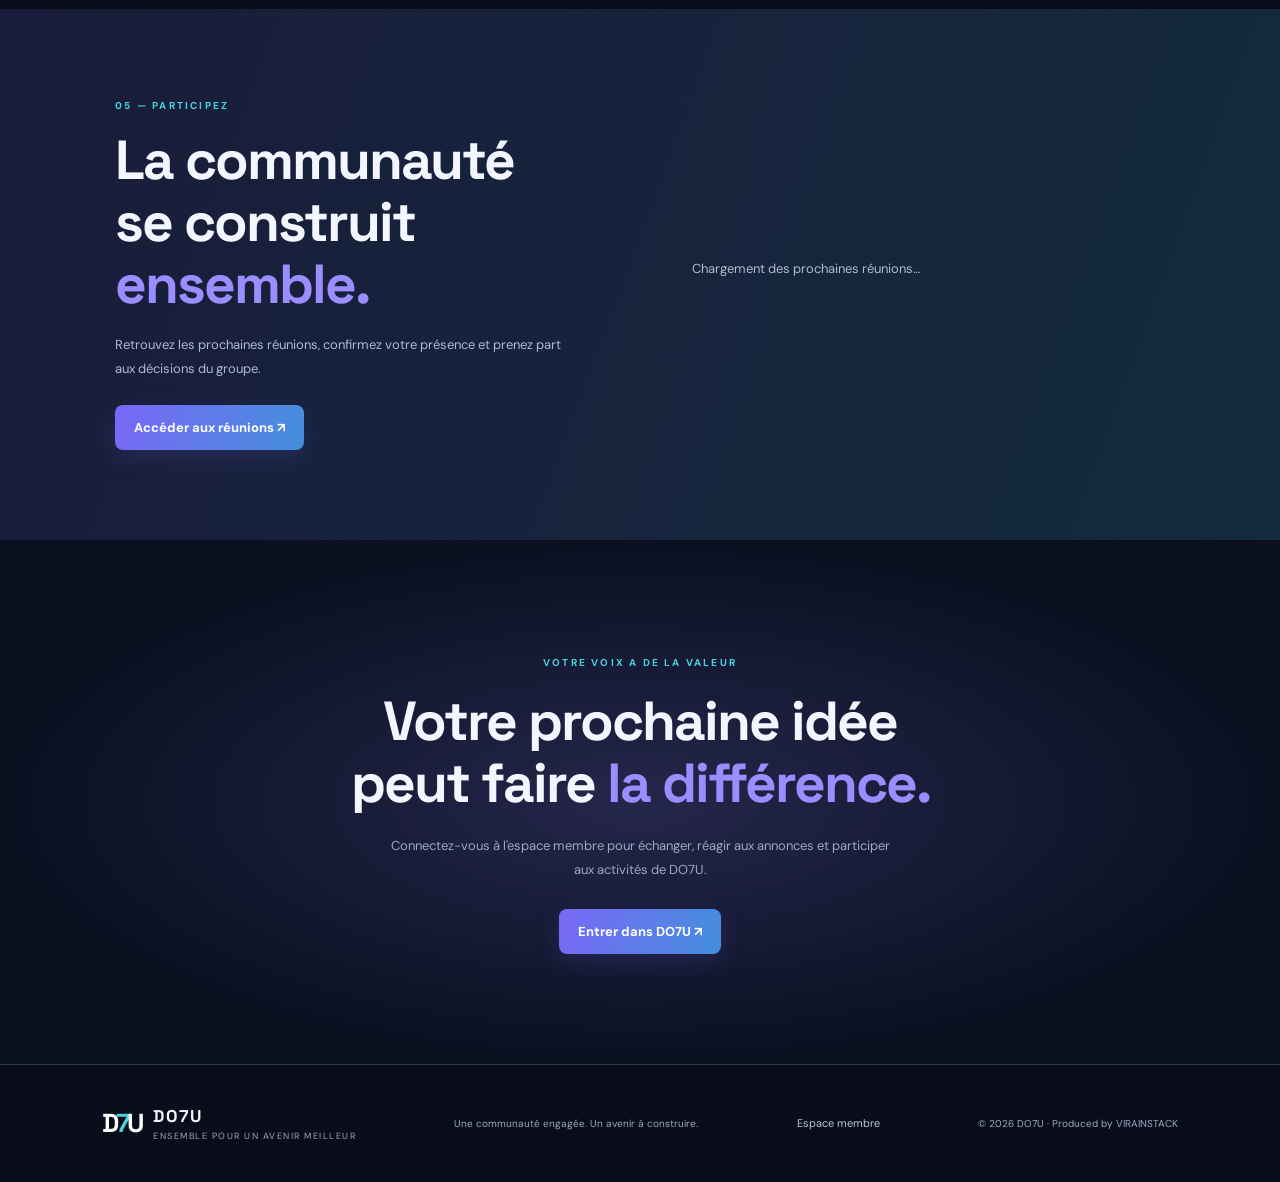
==== commit f631277a: "Update index.html" ====
--- a/index.html
+++ b/index.html
@@ -5,7 +5,7 @@
 <body>
 <header class="site-header"><a class="brand" href="index.html"><span class="brand-mark">D<span>7</span>U</span><span><b>DO7U</b><small>ENSEMBLE POUR UN AVENIR MEILLEUR</small></span></a>
 <button class="menu-toggle" id="menuToggle" aria-label="Ouvrir le menu">☰</button>
-<nav id="mainNav"><a href="#about">À propos</a><a href="#team">Notre équipe</a><a href="#mission">Notre vision</a><a href="#news">Actualités</a><a href="#meetings">Réunions</a><a href="member.html" class="nav-cta">Espace membre</a></nav></header>
+<nav id="mainNav"><a href="#about">À propos</a><a href="#team">Notre équipe</a><a href="#mission">Notre vision</a><a href="#news">Actualités</a><a href="#meetings">Réunions</a><a href="member.html" class="nav-cta">Espace membre</a><a href="admin.html" class="nav-cta">Espace admin</a></nav></header>
 <main>
 <section class="hero"><div class="hero-glow"></div><div class="hero-content"><span class="eyebrow">UNE COMMUNAUTÉ • UNE VISION • UN AVENIR</span><h1>Ensemble,<br><em>nous allons plus loin.</em></h1><p>DO7U rassemble des personnes qui partagent leurs idées, développent des projets et construisent un avenir meilleur grâce à l'engagement collectif.</p><div class="hero-actions"><a class="btn btn-primary" href="member.html">Rejoindre l'espace membre <span>↗</span></a><a class="btn btn-outline" href="#about">Découvrir DO7U</a></div><div class="hero-note"><span class="live-dot"></span> Une communauté active et engagée</div></div><div class="hero-art"><div class="orbit orbit-one"></div><div class="orbit orbit-two"></div><div class="hero-logo">DO<span>7</span>U</div><div class="floating-card card-a">✦ <b>Unité</b><small>Avancer ensemble</small></div><div class="floating-card card-b">◎ <b>Engagement</b><small>Agir avec impact</small></div><div class="floating-card card-c">↗ <b>Innovation</b><small>Imaginer demain</small></div></div><div class="hero-bottom"><span>01 / COMMUNAUTÉ</span><span>BURUNDI · ENSEMBLE POUR DEMAIN</span></div></section>
 <section class="stats-strip"><div><strong id="statMembers">—</strong><span>Membres actifs</span></div><div><strong id="statNews">—</strong><span>Publications</span></div><div><strong id="statMeetings">—</strong><span>Réunions annoncées</span></div><div class="stats-message">Les grandes réalisations<br><b>commencent ensemble.</b></div></section>
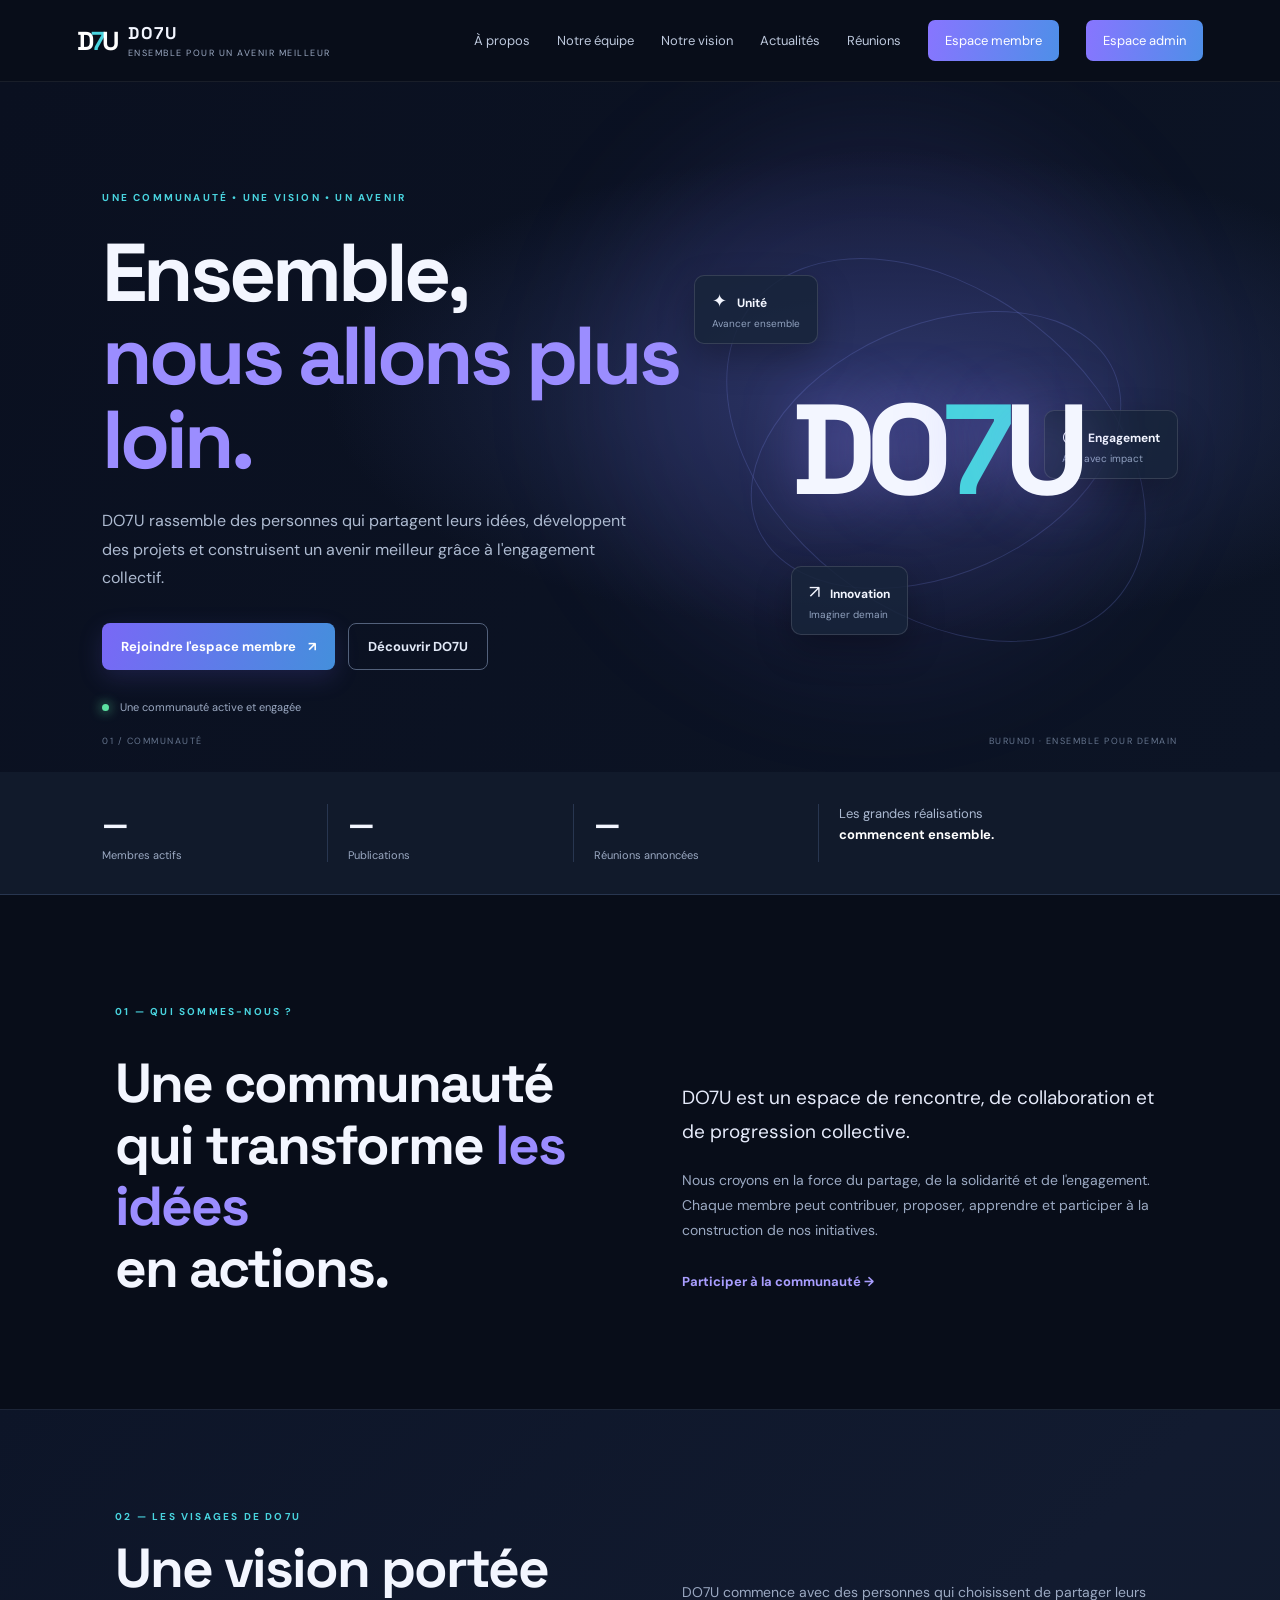
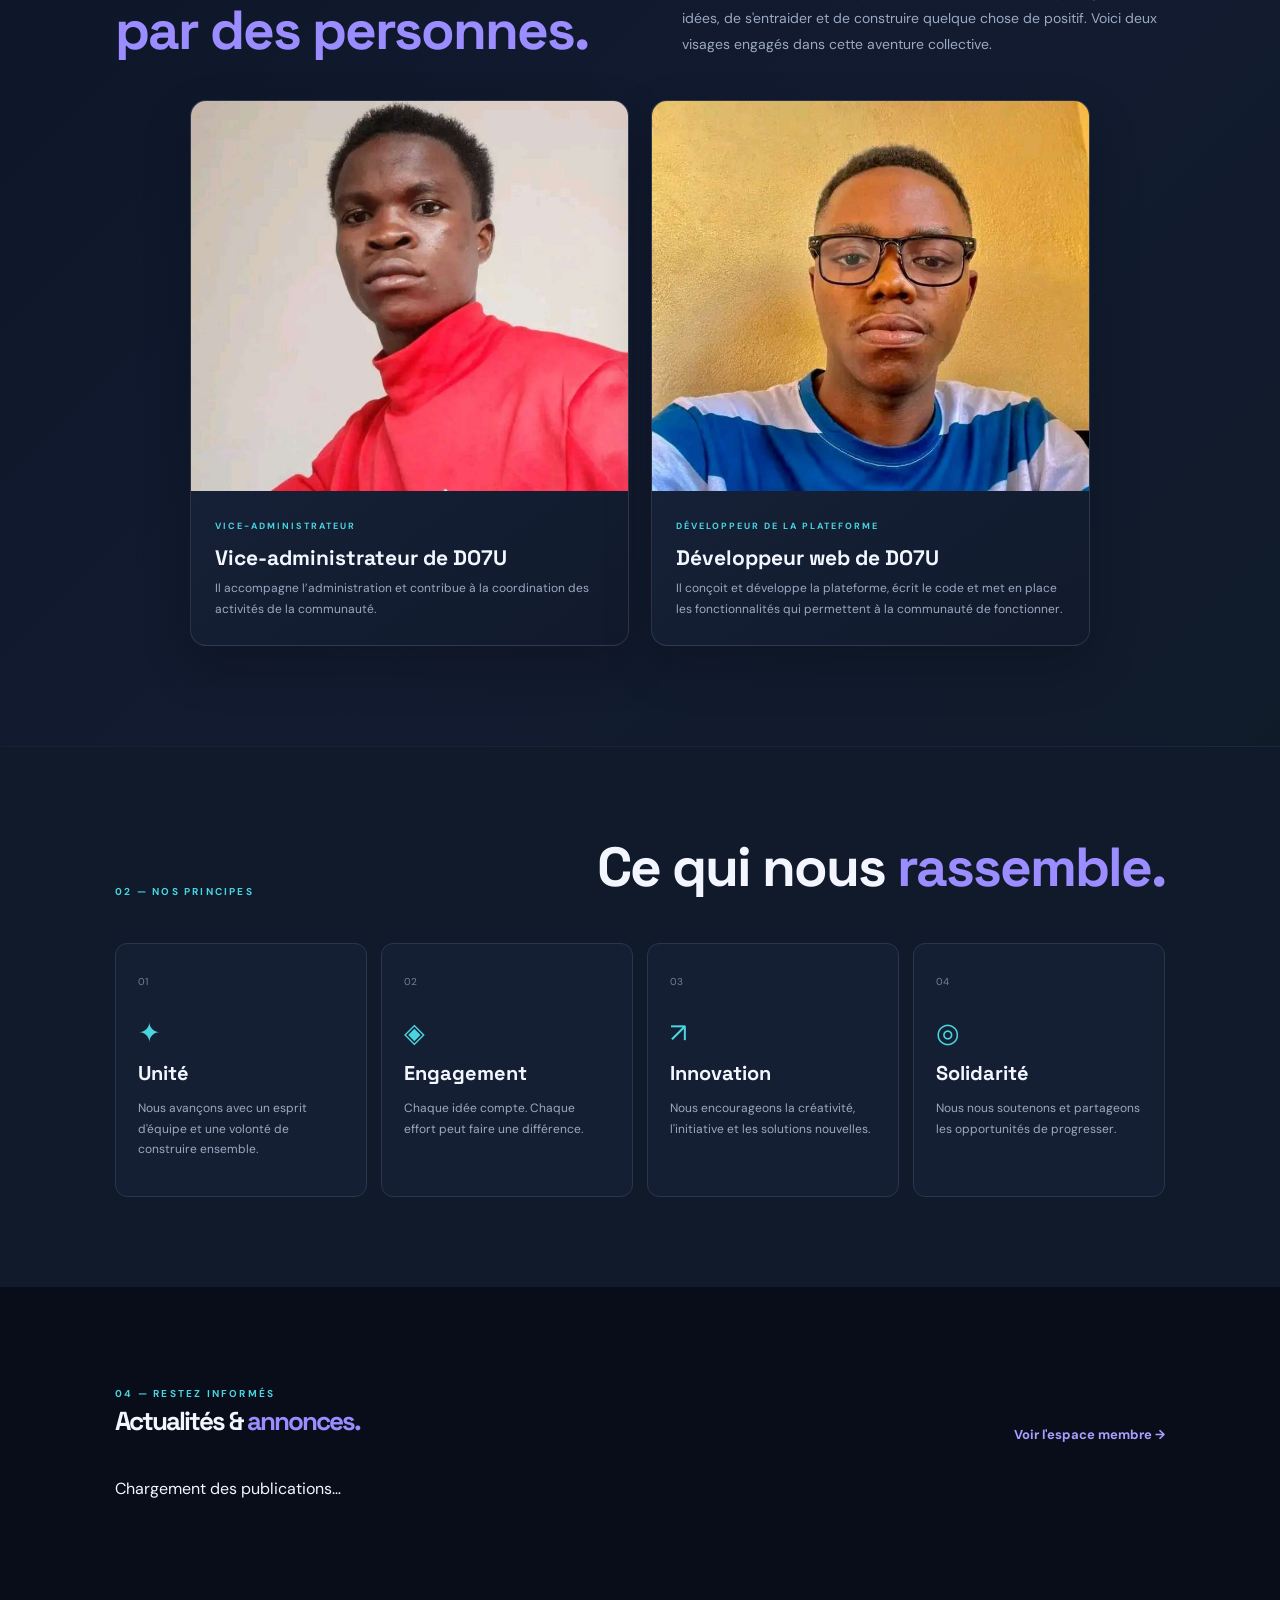
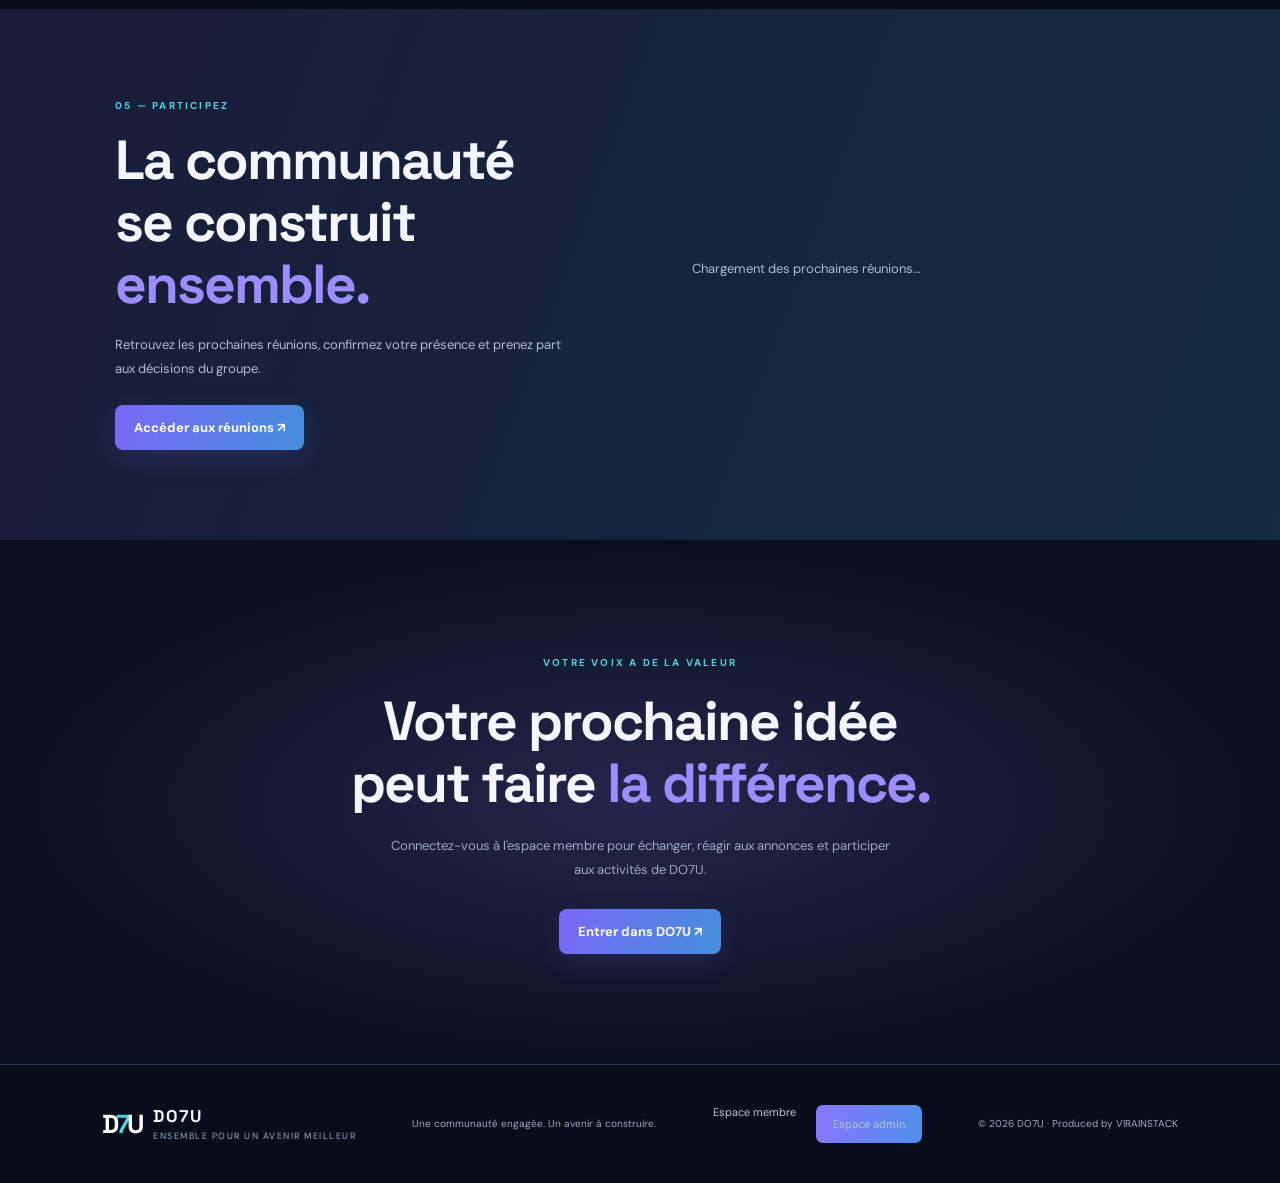
==== commit 712cb575: "Update index.html" ====
--- a/index.html
+++ b/index.html
@@ -25,5 +25,5 @@
 <section class="meeting-band" id="meetings"><div><div class="section-kicker">05 — PARTICIPEZ</div><h2>La communauté<br>se construit <em>ensemble.</em></h2><p>Retrouvez les prochaines réunions, confirmez votre présence et prenez part aux décisions du groupe.</p><a class="btn btn-primary" href="member.html">Accéder aux réunions ↗</a></div><div class="meeting-preview" id="publicMeetings"><p>Chargement des prochaines réunions…</p></div></section>
 <section class="join-section"><span class="eyebrow">VOTRE VOIX A DE LA VALEUR</span><h2>Votre prochaine idée<br>peut faire <em>la différence.</em></h2><p>Connectez-vous à l'espace membre pour échanger, réagir aux annonces et participer aux activités de DO7U.</p><a class="btn btn-primary" href="member.html">Entrer dans DO7U ↗</a></section>
 </main>
-<footer class="site-footer"><a class="brand" href="/"><span class="brand-mark">D<span>7</span>U</span><span><b>DO7U</b><small>ENSEMBLE POUR UN AVENIR MEILLEUR</small></span></a><p>Une communauté engagée. Un avenir à construire.</p><div><a href="member.html">Espace membre</a></div><small>© <span id="year"></span> DO7U · Produced by VIRAINSTACK</small></footer>
+<footer class="site-footer"><a class="brand" href="/"><span class="brand-mark">D<span>7</span>U</span><span><b>DO7U</b><small>ENSEMBLE POUR UN AVENIR MEILLEUR</small></span></a><p>Une communauté engagée. Un avenir à construire.</p><div><a href="member.html">Espace membre</a><a href="admin.html" class="nav-cta">Espace admin</a></div><small>© <span id="year"></span> DO7U · Produced by VIRAINSTACK</small></footer>
 <script src="app.js"></script></body></html>
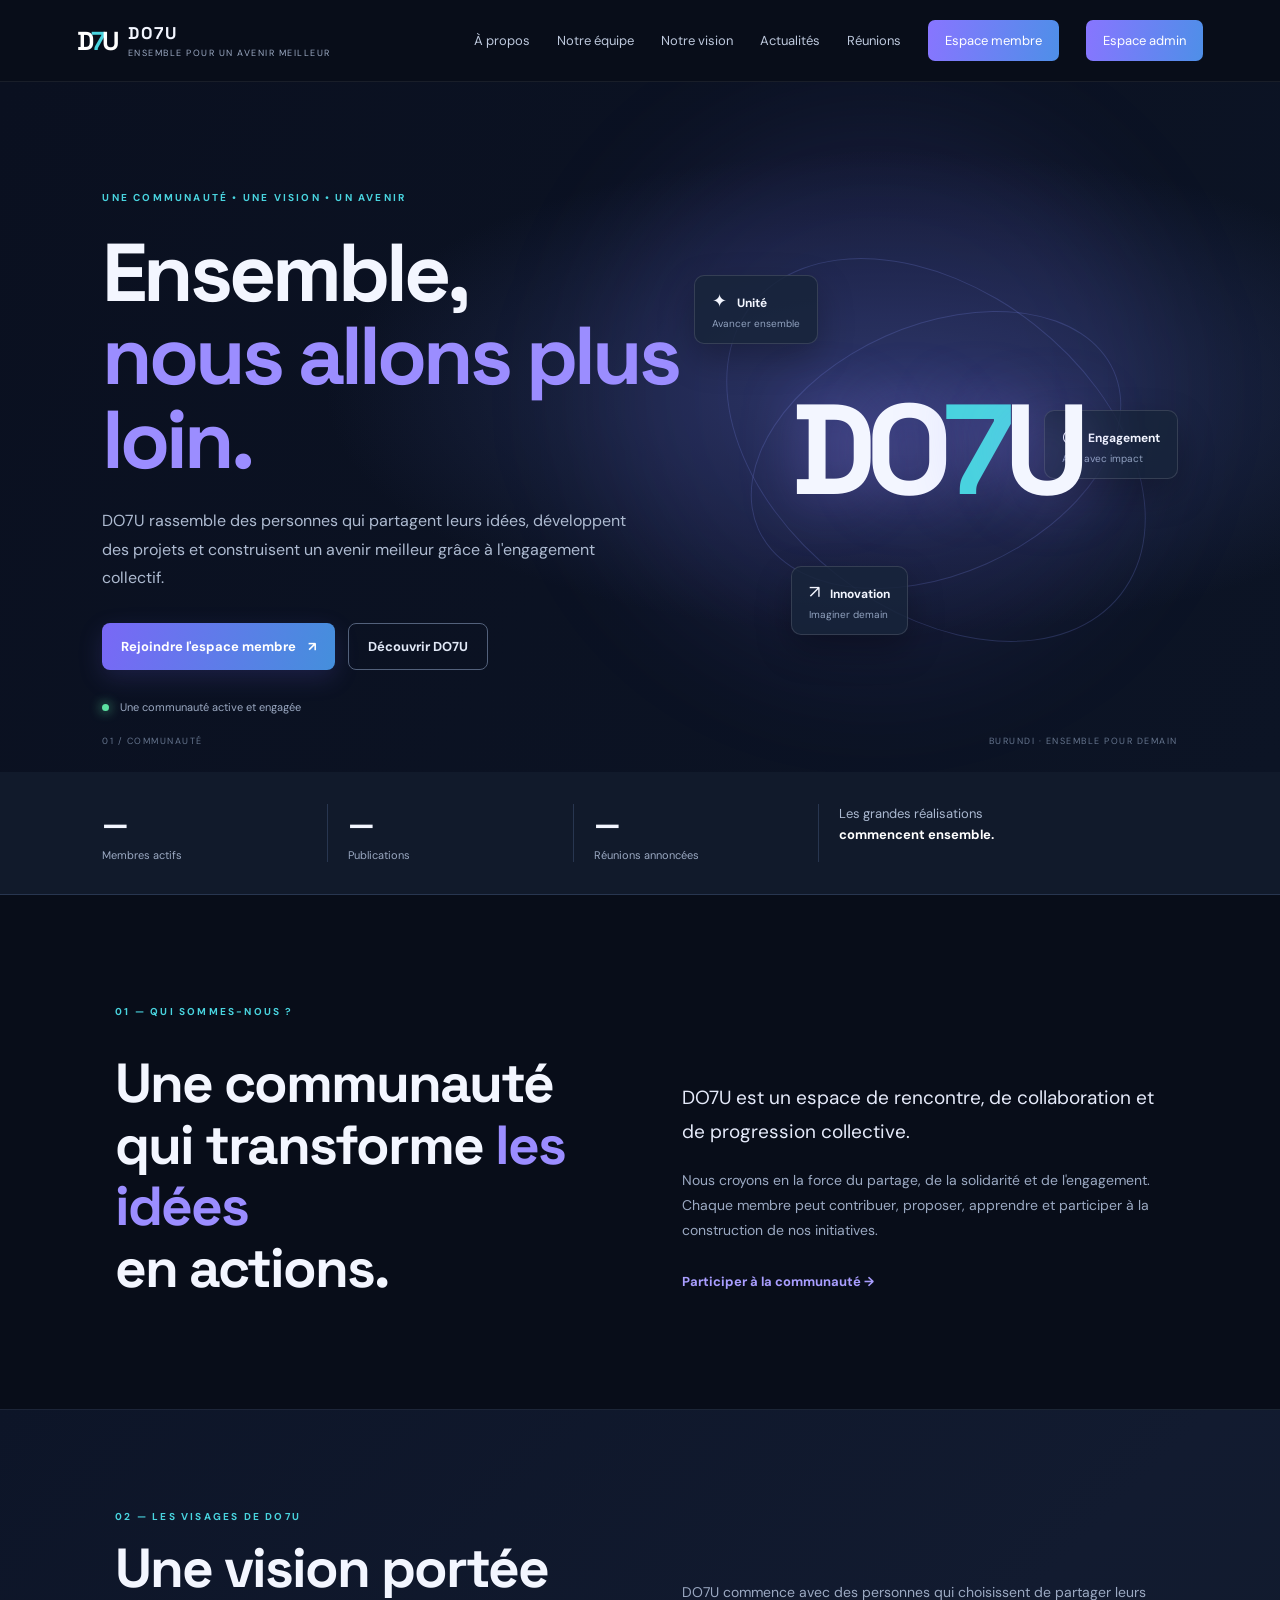
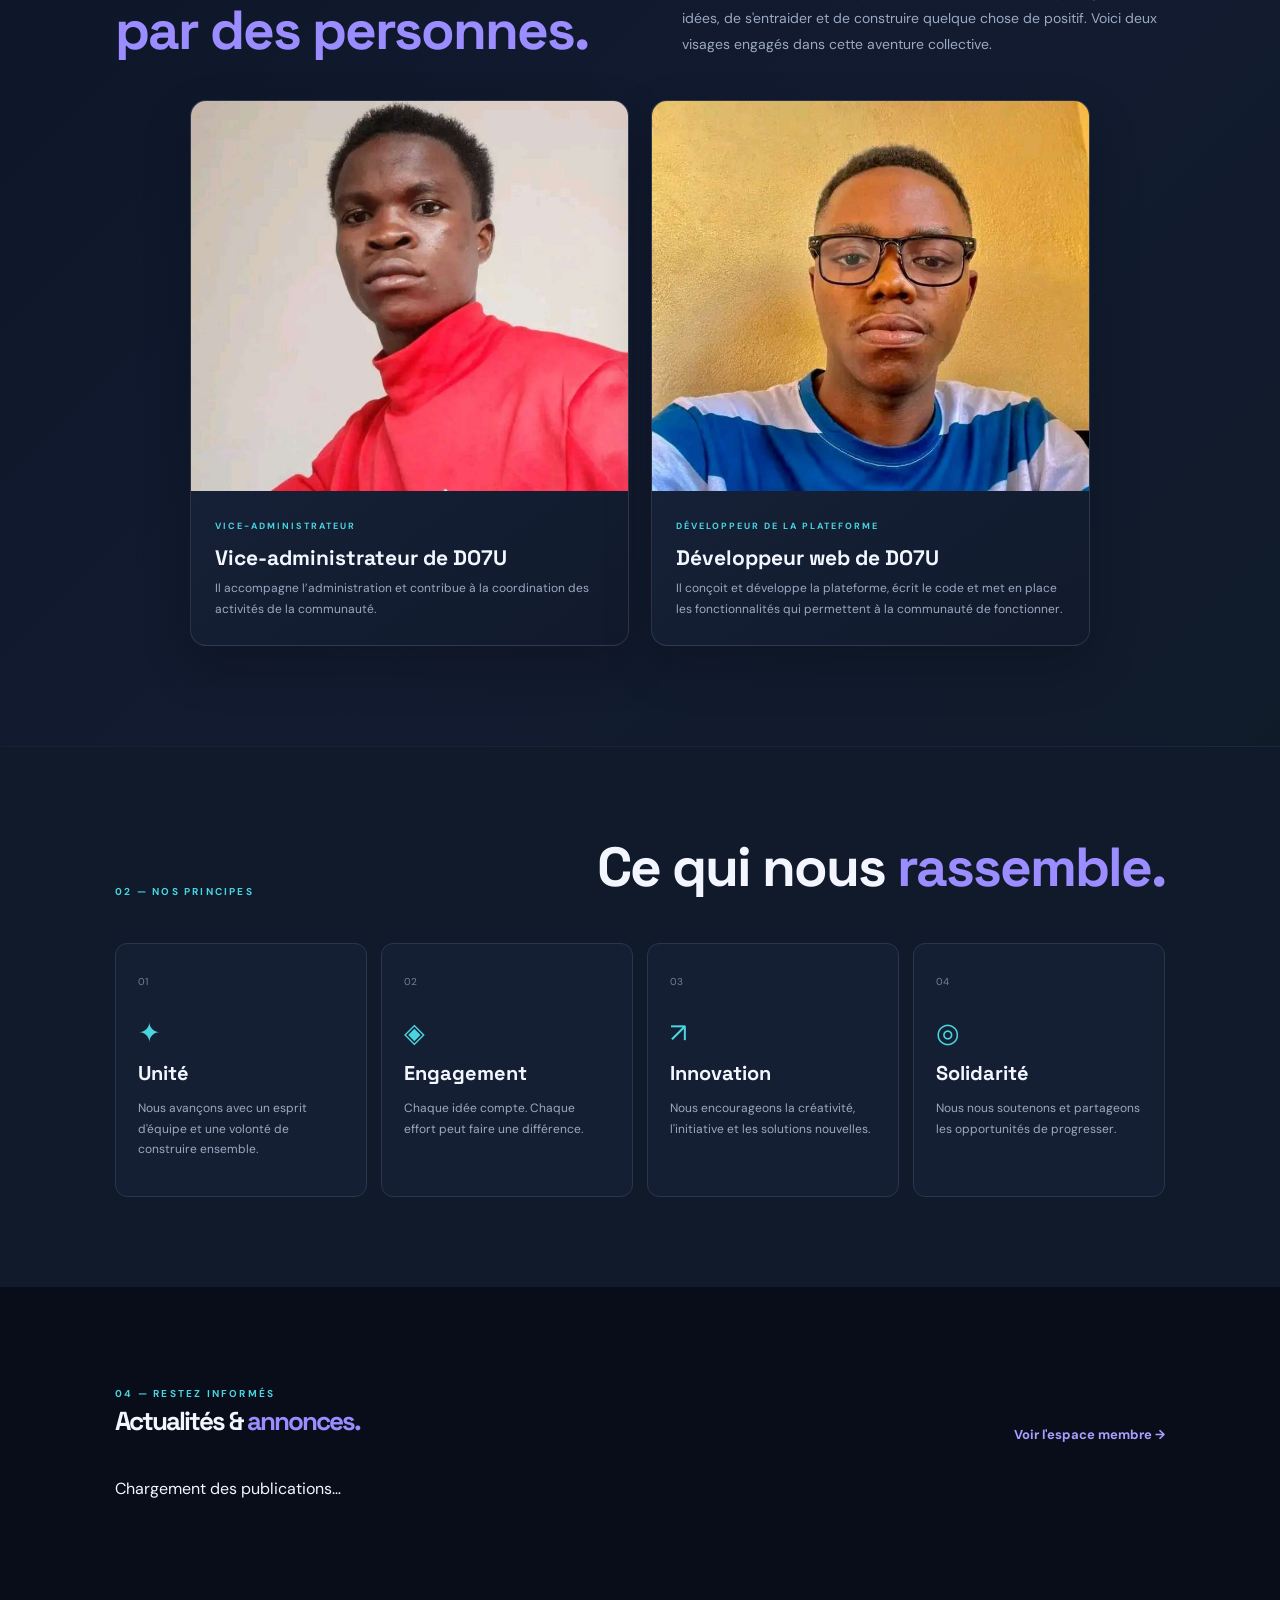
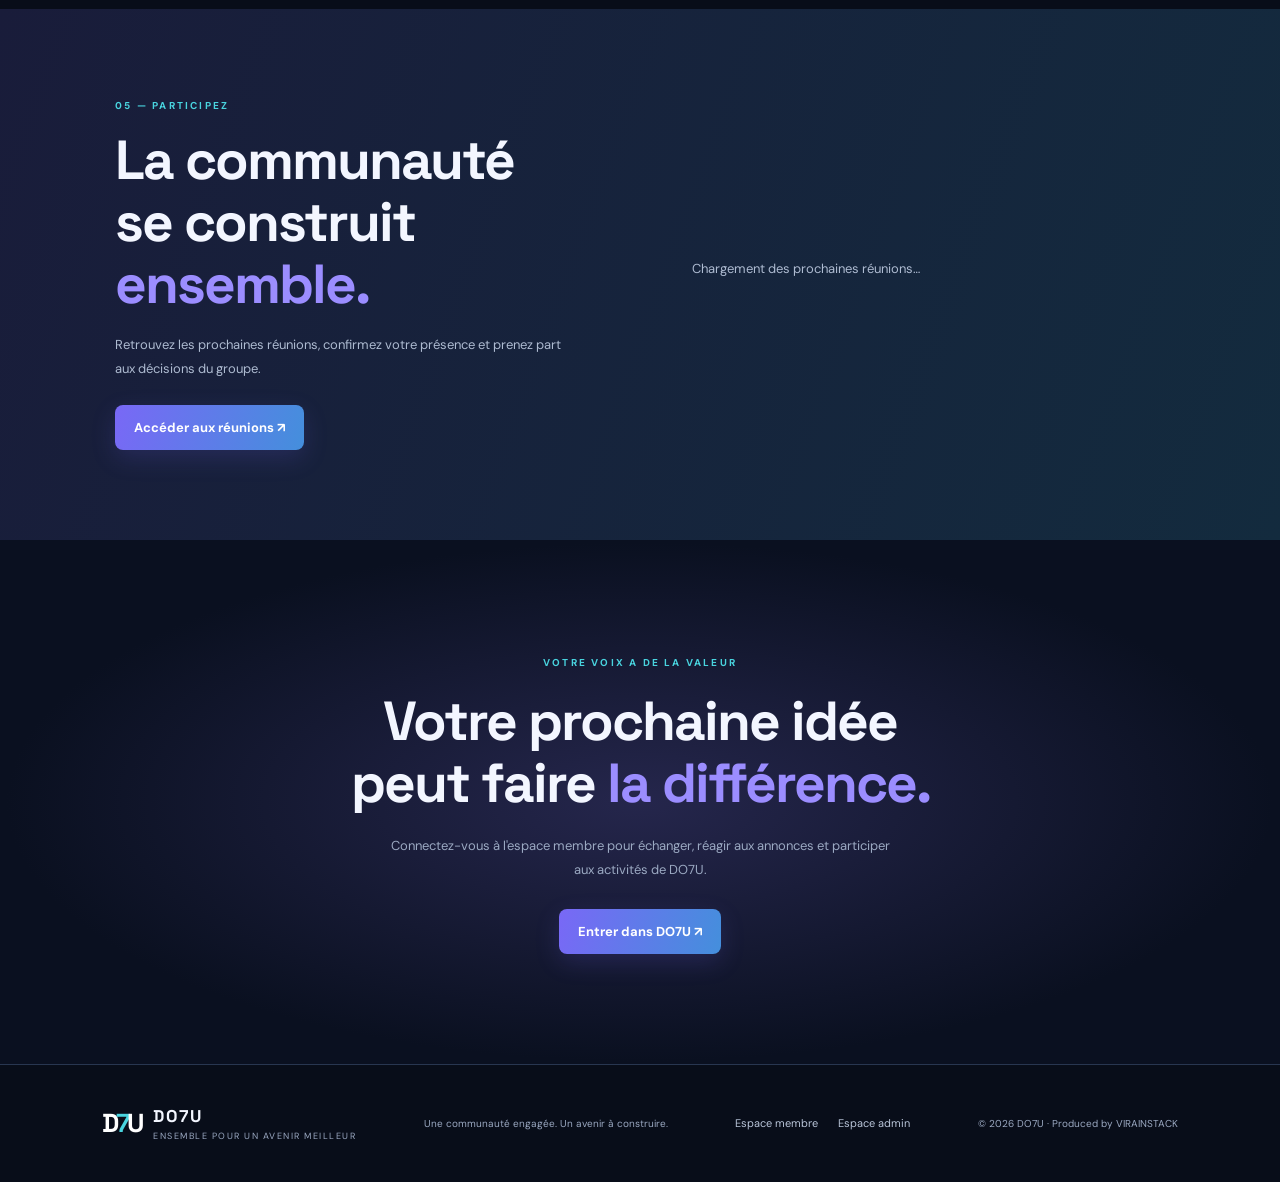
==== commit e53333de: "Update index.html" ====
--- a/index.html
+++ b/index.html
@@ -25,5 +25,5 @@
 <section class="meeting-band" id="meetings"><div><div class="section-kicker">05 — PARTICIPEZ</div><h2>La communauté<br>se construit <em>ensemble.</em></h2><p>Retrouvez les prochaines réunions, confirmez votre présence et prenez part aux décisions du groupe.</p><a class="btn btn-primary" href="member.html">Accéder aux réunions ↗</a></div><div class="meeting-preview" id="publicMeetings"><p>Chargement des prochaines réunions…</p></div></section>
 <section class="join-section"><span class="eyebrow">VOTRE VOIX A DE LA VALEUR</span><h2>Votre prochaine idée<br>peut faire <em>la différence.</em></h2><p>Connectez-vous à l'espace membre pour échanger, réagir aux annonces et participer aux activités de DO7U.</p><a class="btn btn-primary" href="member.html">Entrer dans DO7U ↗</a></section>
 </main>
-<footer class="site-footer"><a class="brand" href="/"><span class="brand-mark">D<span>7</span>U</span><span><b>DO7U</b><small>ENSEMBLE POUR UN AVENIR MEILLEUR</small></span></a><p>Une communauté engagée. Un avenir à construire.</p><div><a href="member.html">Espace membre</a><a href="admin.html" class="nav-cta">Espace admin</a></div><small>© <span id="year"></span> DO7U · Produced by VIRAINSTACK</small></footer>
+<footer class="site-footer"><a class="brand" href="/"><span class="brand-mark">D<span>7</span>U</span><span><b>DO7U</b><small>ENSEMBLE POUR UN AVENIR MEILLEUR</small></span></a><p>Une communauté engagée. Un avenir à construire.</p><div><a href="member.html">Espace membre</a><a href="admin.html" class="nav-ct">Espace admin</a></div><small>© <span id="year"></span> DO7U · Produced by VIRAINSTACK</small></footer>
 <script src="app.js"></script></body></html>
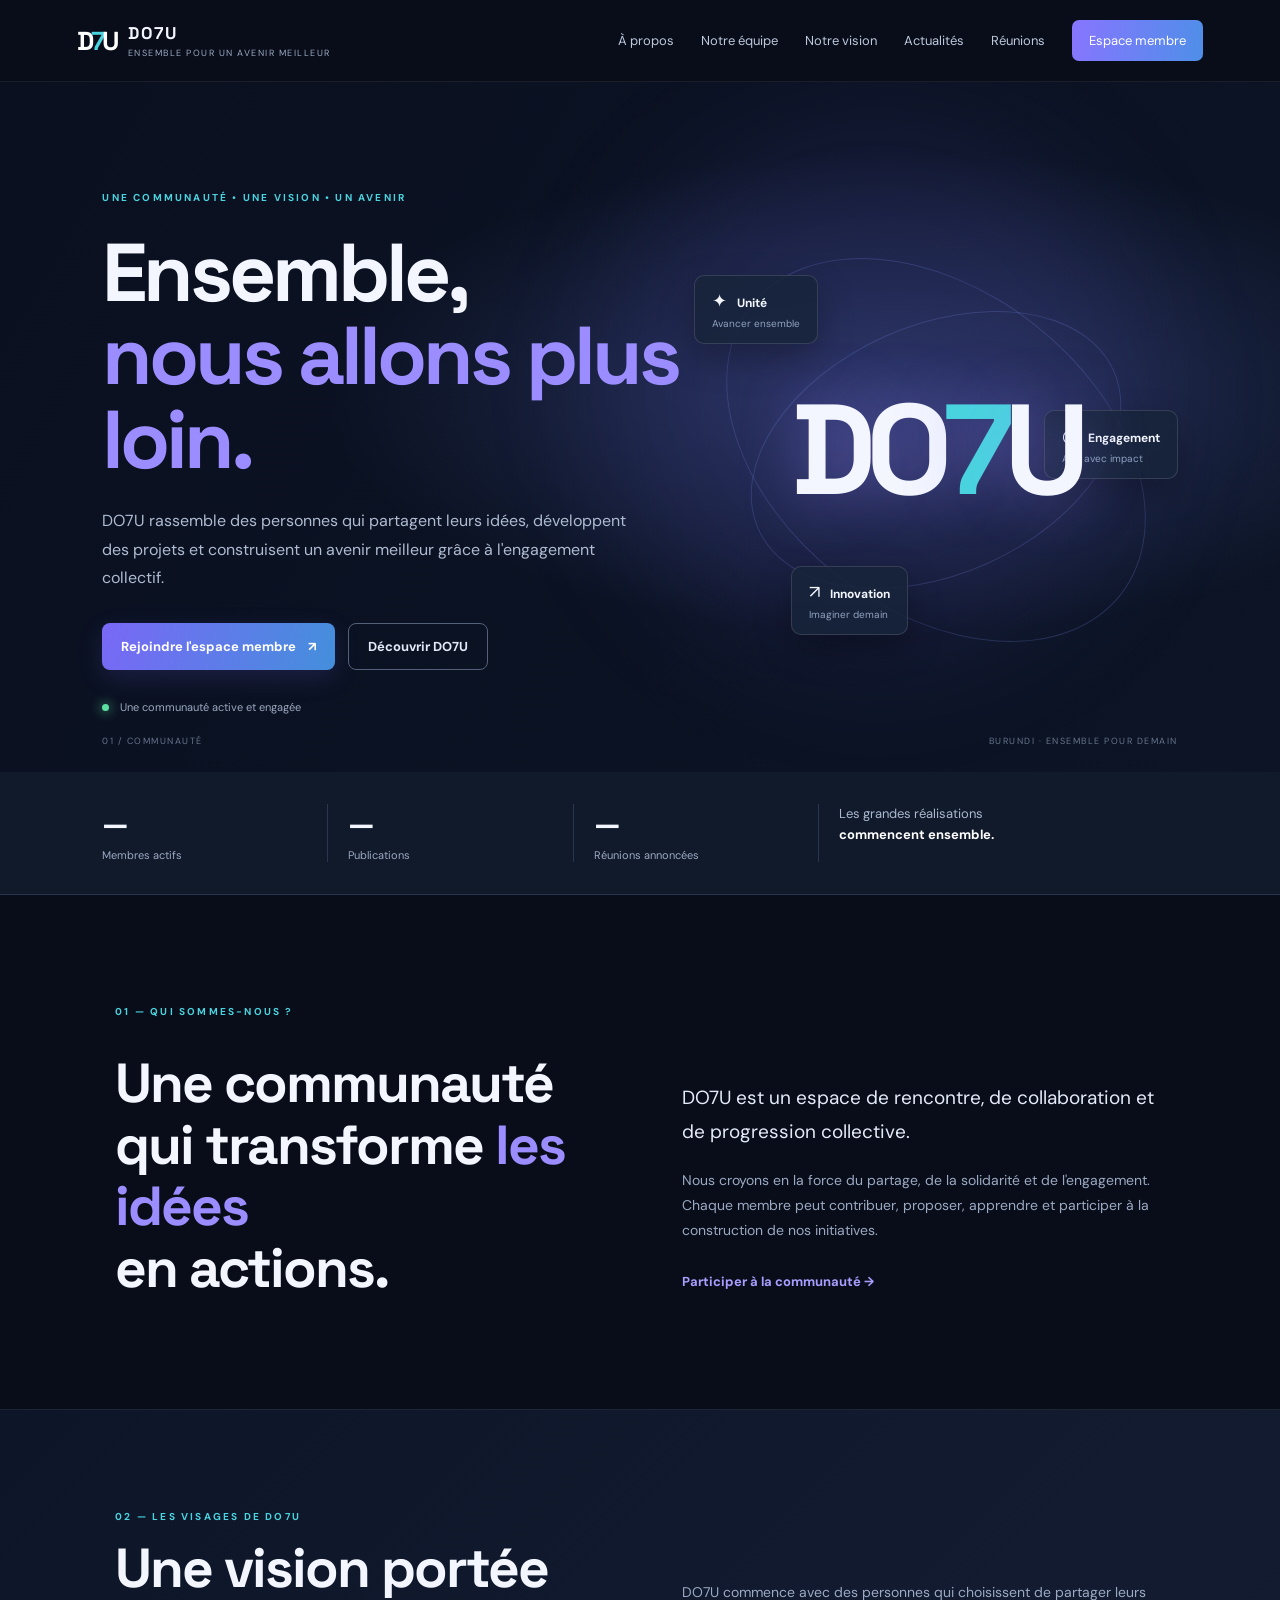
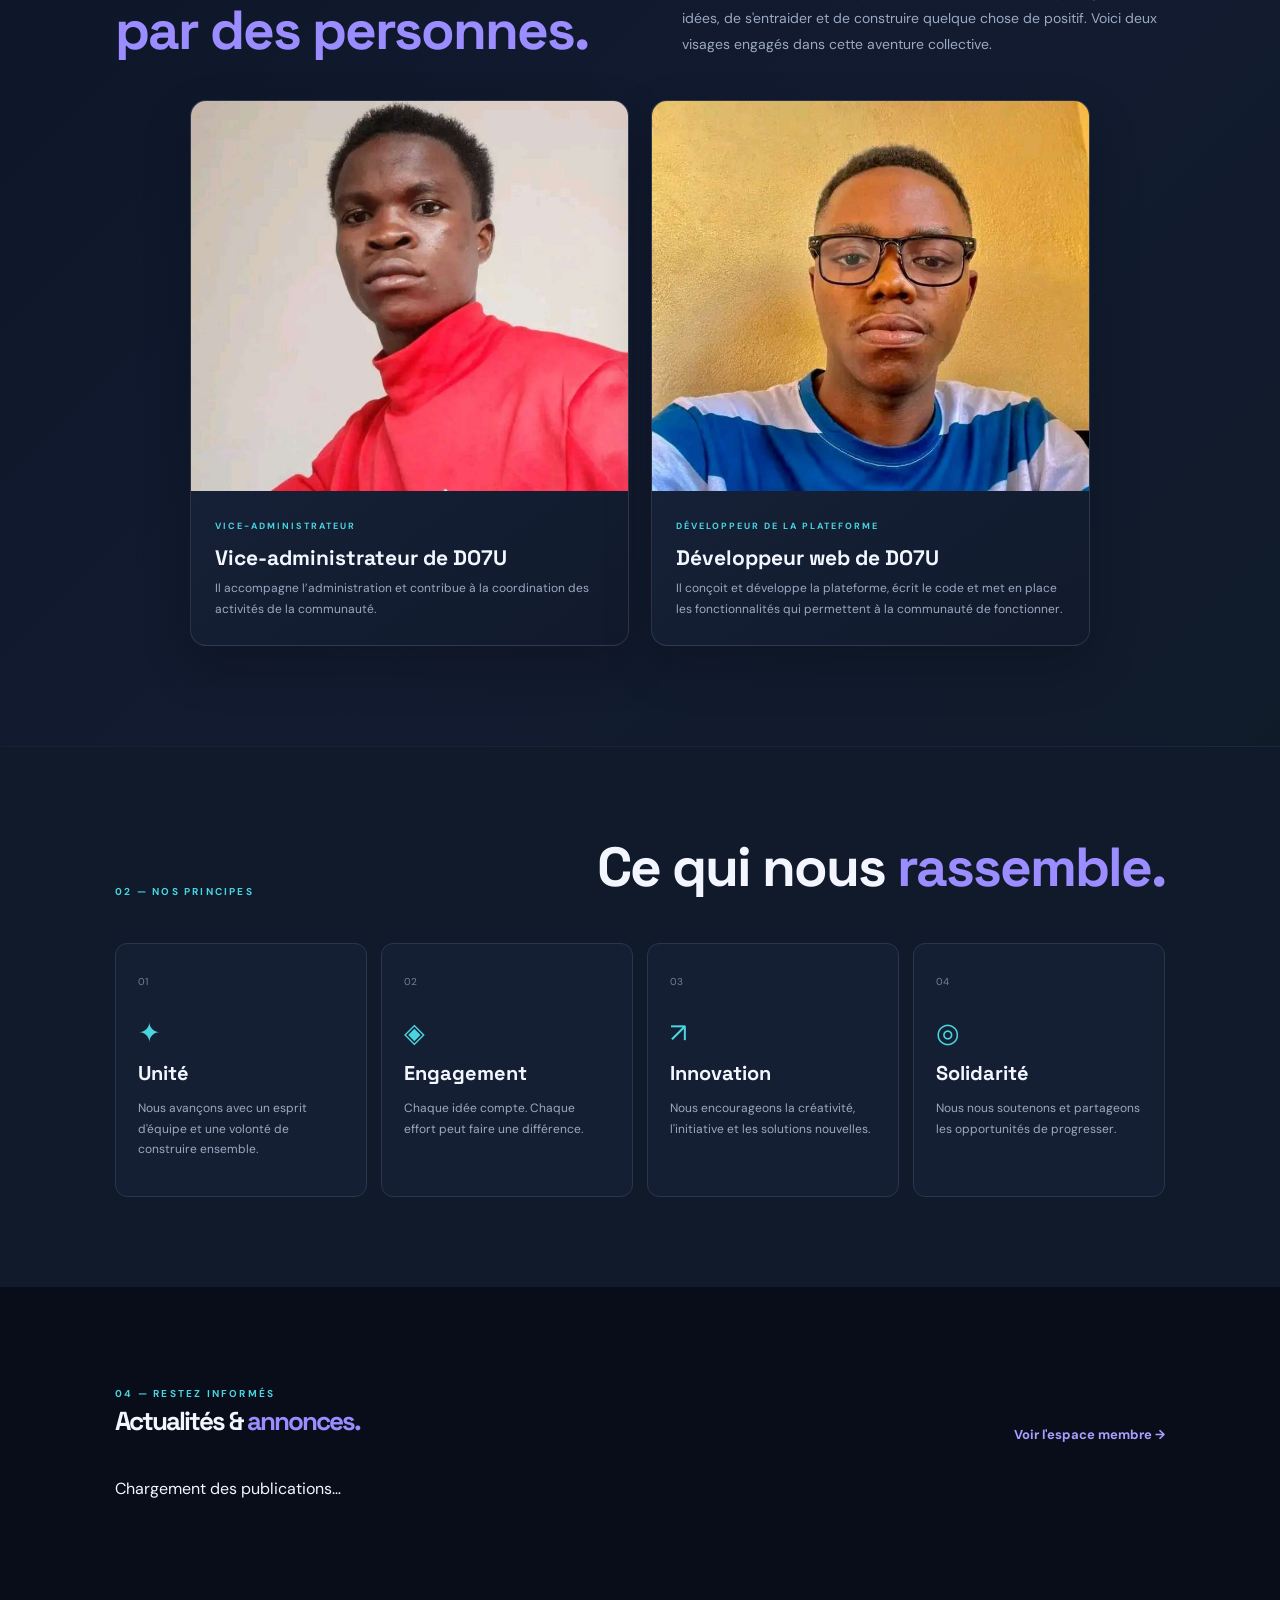
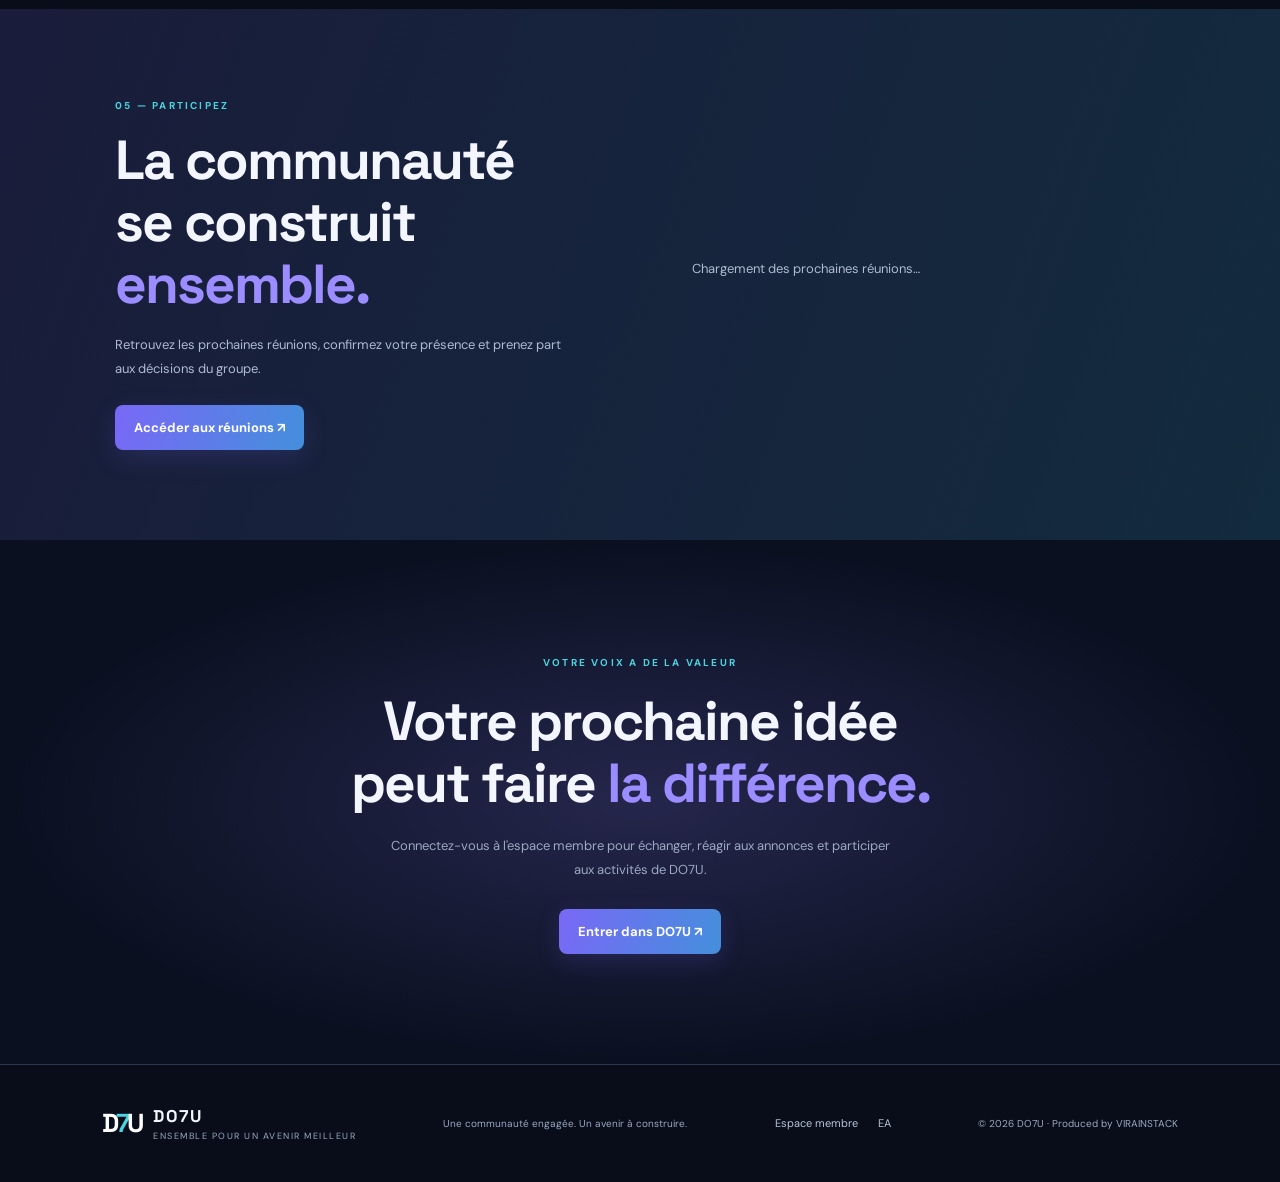
==== commit 5d1e03a4: "Update index.html" ====
--- a/index.html
+++ b/index.html
@@ -5,7 +5,7 @@
 <body>
 <header class="site-header"><a class="brand" href="index.html"><span class="brand-mark">D<span>7</span>U</span><span><b>DO7U</b><small>ENSEMBLE POUR UN AVENIR MEILLEUR</small></span></a>
 <button class="menu-toggle" id="menuToggle" aria-label="Ouvrir le menu">☰</button>
-<nav id="mainNav"><a href="#about">À propos</a><a href="#team">Notre équipe</a><a href="#mission">Notre vision</a><a href="#news">Actualités</a><a href="#meetings">Réunions</a><a href="member.html" class="nav-cta">Espace membre</a><a href="admin.html" class="nav-cta">Espace admin</a></nav></header>
+<nav id="mainNav"><a href="#about">À propos</a><a href="#team">Notre équipe</a><a href="#mission">Notre vision</a><a href="#news">Actualités</a><a href="#meetings">Réunions</a><a href="member.html" class="nav-cta">Espace membre</a></nav></header>
 <main>
 <section class="hero"><div class="hero-glow"></div><div class="hero-content"><span class="eyebrow">UNE COMMUNAUTÉ • UNE VISION • UN AVENIR</span><h1>Ensemble,<br><em>nous allons plus loin.</em></h1><p>DO7U rassemble des personnes qui partagent leurs idées, développent des projets et construisent un avenir meilleur grâce à l'engagement collectif.</p><div class="hero-actions"><a class="btn btn-primary" href="member.html">Rejoindre l'espace membre <span>↗</span></a><a class="btn btn-outline" href="#about">Découvrir DO7U</a></div><div class="hero-note"><span class="live-dot"></span> Une communauté active et engagée</div></div><div class="hero-art"><div class="orbit orbit-one"></div><div class="orbit orbit-two"></div><div class="hero-logo">DO<span>7</span>U</div><div class="floating-card card-a">✦ <b>Unité</b><small>Avancer ensemble</small></div><div class="floating-card card-b">◎ <b>Engagement</b><small>Agir avec impact</small></div><div class="floating-card card-c">↗ <b>Innovation</b><small>Imaginer demain</small></div></div><div class="hero-bottom"><span>01 / COMMUNAUTÉ</span><span>BURUNDI · ENSEMBLE POUR DEMAIN</span></div></section>
 <section class="stats-strip"><div><strong id="statMembers">—</strong><span>Membres actifs</span></div><div><strong id="statNews">—</strong><span>Publications</span></div><div><strong id="statMeetings">—</strong><span>Réunions annoncées</span></div><div class="stats-message">Les grandes réalisations<br><b>commencent ensemble.</b></div></section>
@@ -25,5 +25,5 @@
 <section class="meeting-band" id="meetings"><div><div class="section-kicker">05 — PARTICIPEZ</div><h2>La communauté<br>se construit <em>ensemble.</em></h2><p>Retrouvez les prochaines réunions, confirmez votre présence et prenez part aux décisions du groupe.</p><a class="btn btn-primary" href="member.html">Accéder aux réunions ↗</a></div><div class="meeting-preview" id="publicMeetings"><p>Chargement des prochaines réunions…</p></div></section>
 <section class="join-section"><span class="eyebrow">VOTRE VOIX A DE LA VALEUR</span><h2>Votre prochaine idée<br>peut faire <em>la différence.</em></h2><p>Connectez-vous à l'espace membre pour échanger, réagir aux annonces et participer aux activités de DO7U.</p><a class="btn btn-primary" href="member.html">Entrer dans DO7U ↗</a></section>
 </main>
-<footer class="site-footer"><a class="brand" href="/"><span class="brand-mark">D<span>7</span>U</span><span><b>DO7U</b><small>ENSEMBLE POUR UN AVENIR MEILLEUR</small></span></a><p>Une communauté engagée. Un avenir à construire.</p><div><a href="member.html">Espace membre</a><a href="admin.html" class="nav-ct">Espace admin</a></div><small>© <span id="year"></span> DO7U · Produced by VIRAINSTACK</small></footer>
+<footer class="site-footer"><a class="brand" href="/"><span class="brand-mark">D<span>7</span>U</span><span><b>DO7U</b><small>ENSEMBLE POUR UN AVENIR MEILLEUR</small></span></a><p>Une communauté engagée. Un avenir à construire.</p><div><a href="member.html">Espace membre</a><a href="admin.html" class="nav-ct">EA</a></div><small>© <span id="year"></span> DO7U · Produced by VIRAINSTACK</small></footer>
 <script src="app.js"></script></body></html>
